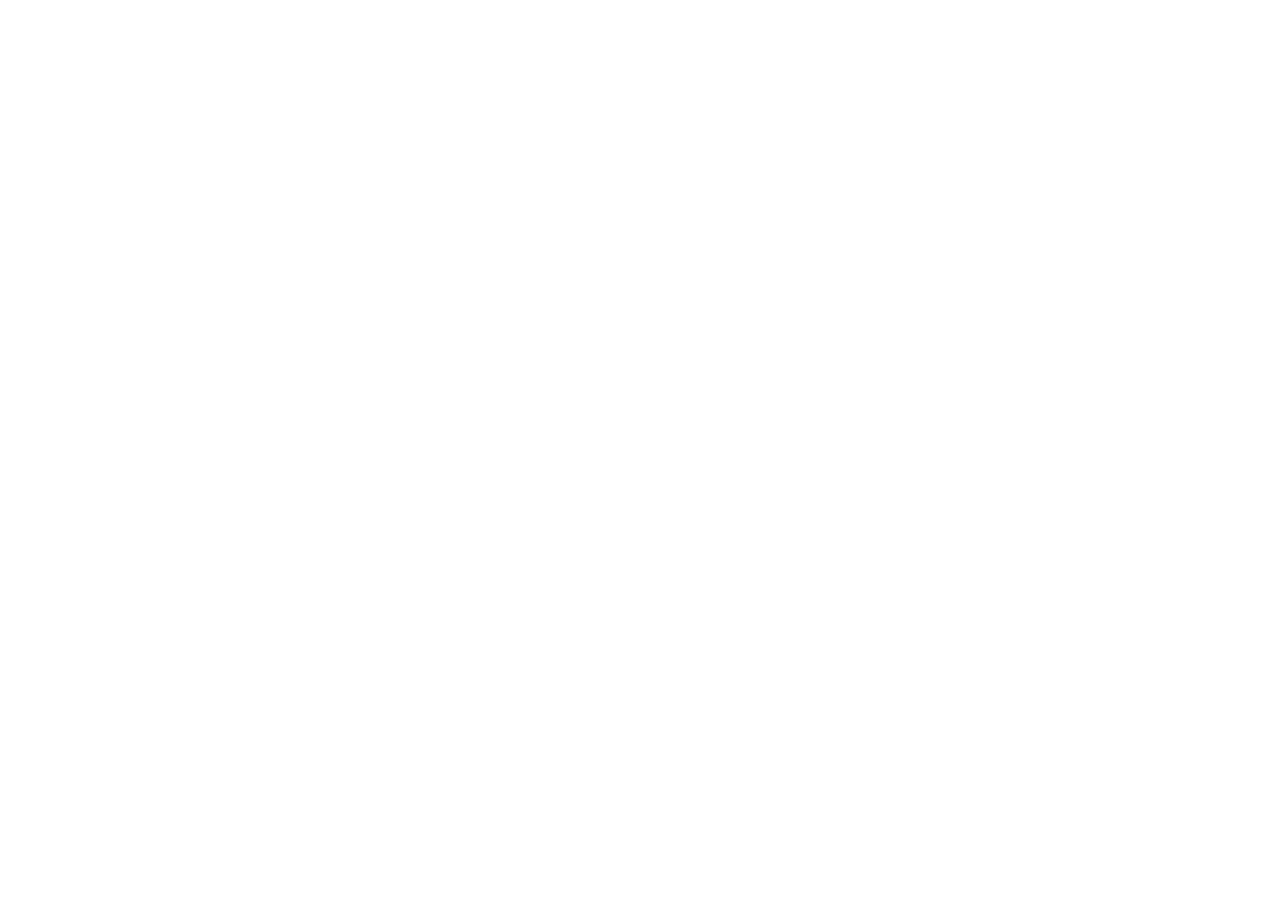
==== blog.html @ b90f18b4 "Initial commit. Created all HTML files with semantic elements and all css files." ====
<!DOCTYPE html>
<html lang="en">
<!--Start of Head-->
<head>
  <meta charset=utf-8>
  <meta name="viewport" content="width=device-width, initial-scale=1.0">
  <title>Slav Borowski</title>  
  <link rel="stylesheet" href="./style.css">
</head>
<!--End of Head-->

<!--Start of Body-->
<body>

  <!--Start of Nav-->
  <nav>


  </nav>
  <!--End of Nav-->

  <!--Start of Aside-->
  <!--This is the card containing portrait and small media links-->
  <aside>

  </aside>
  <!--End of Aside-->

  <!--Start of Main-->
  <main>
    <h1></h1>

    <article></article>

    <article></article>

    <article></article>

    <article></article>

    <article></article>
    
  </main>
  <!--End of Main-->

</body>
<!--End of Body-->

<!--Start of Footer-->
<footer>




</footer>
<!--End of Footer-->


</html>
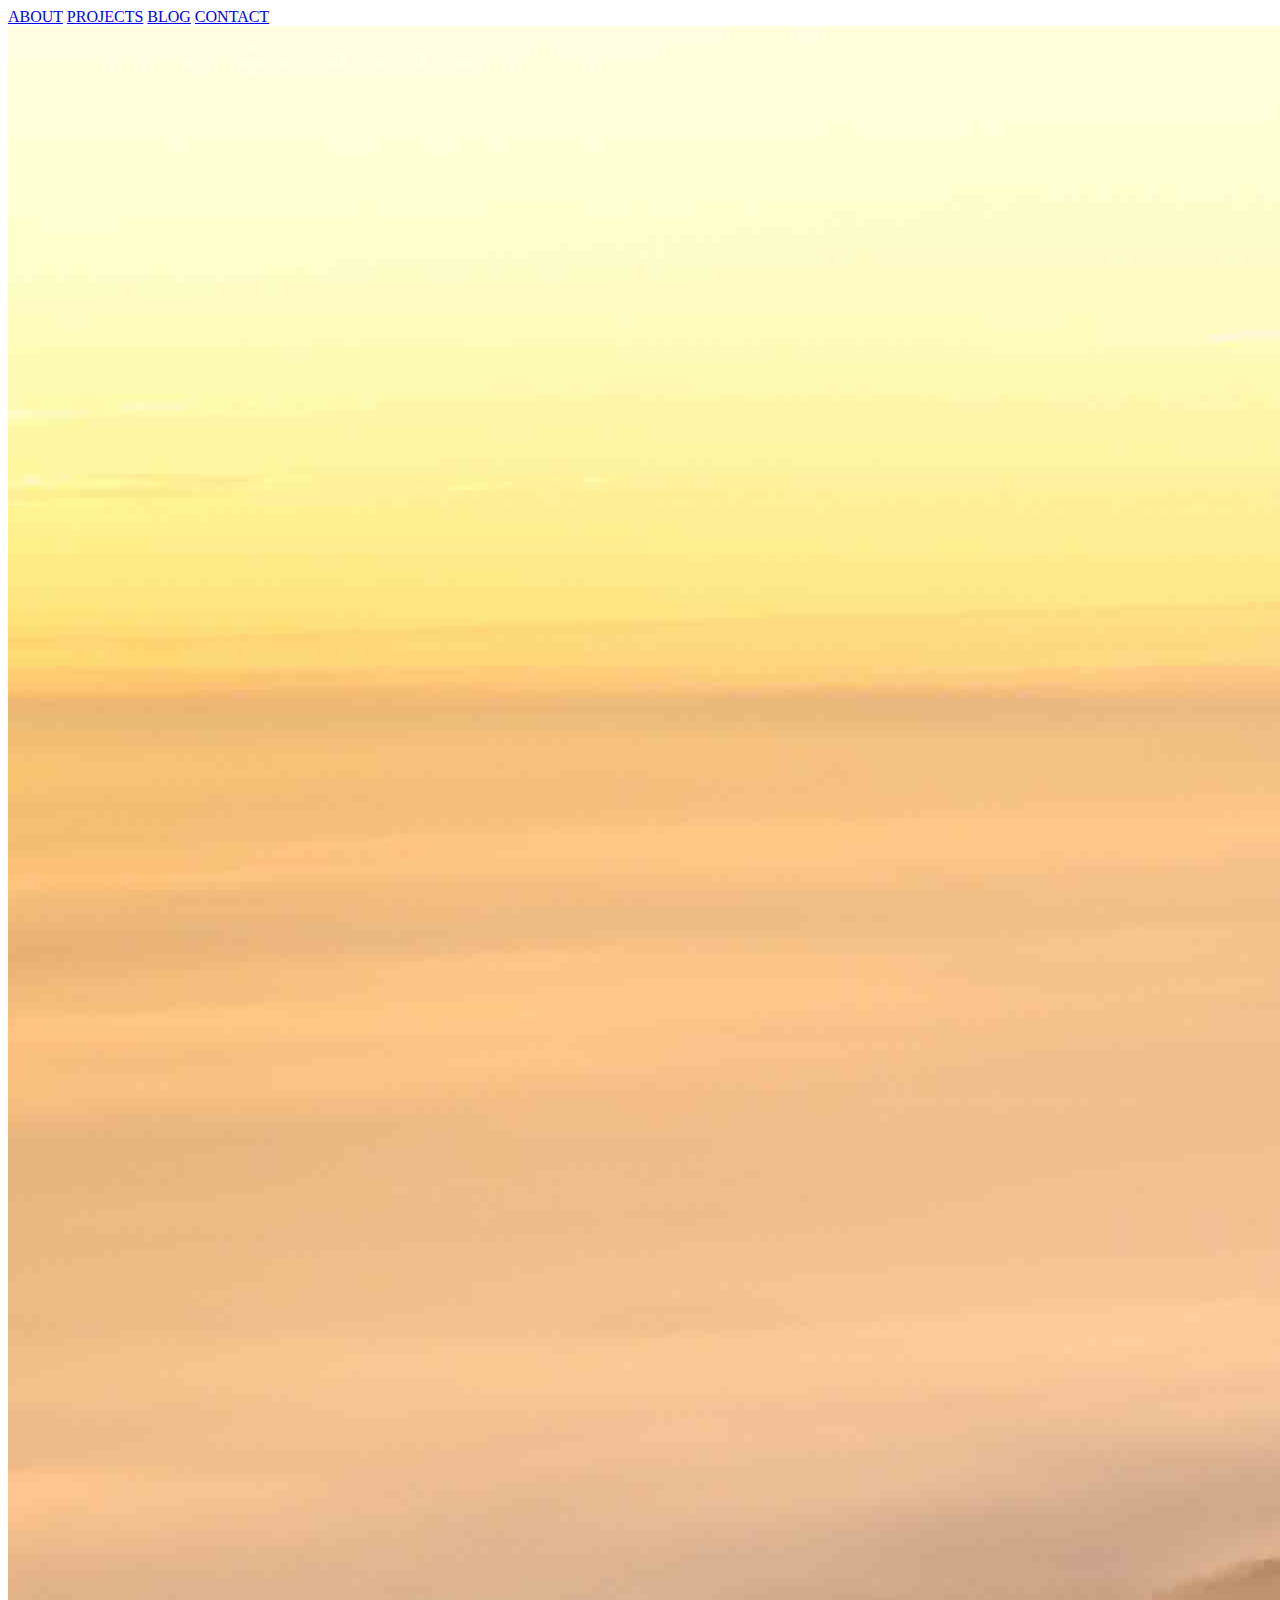
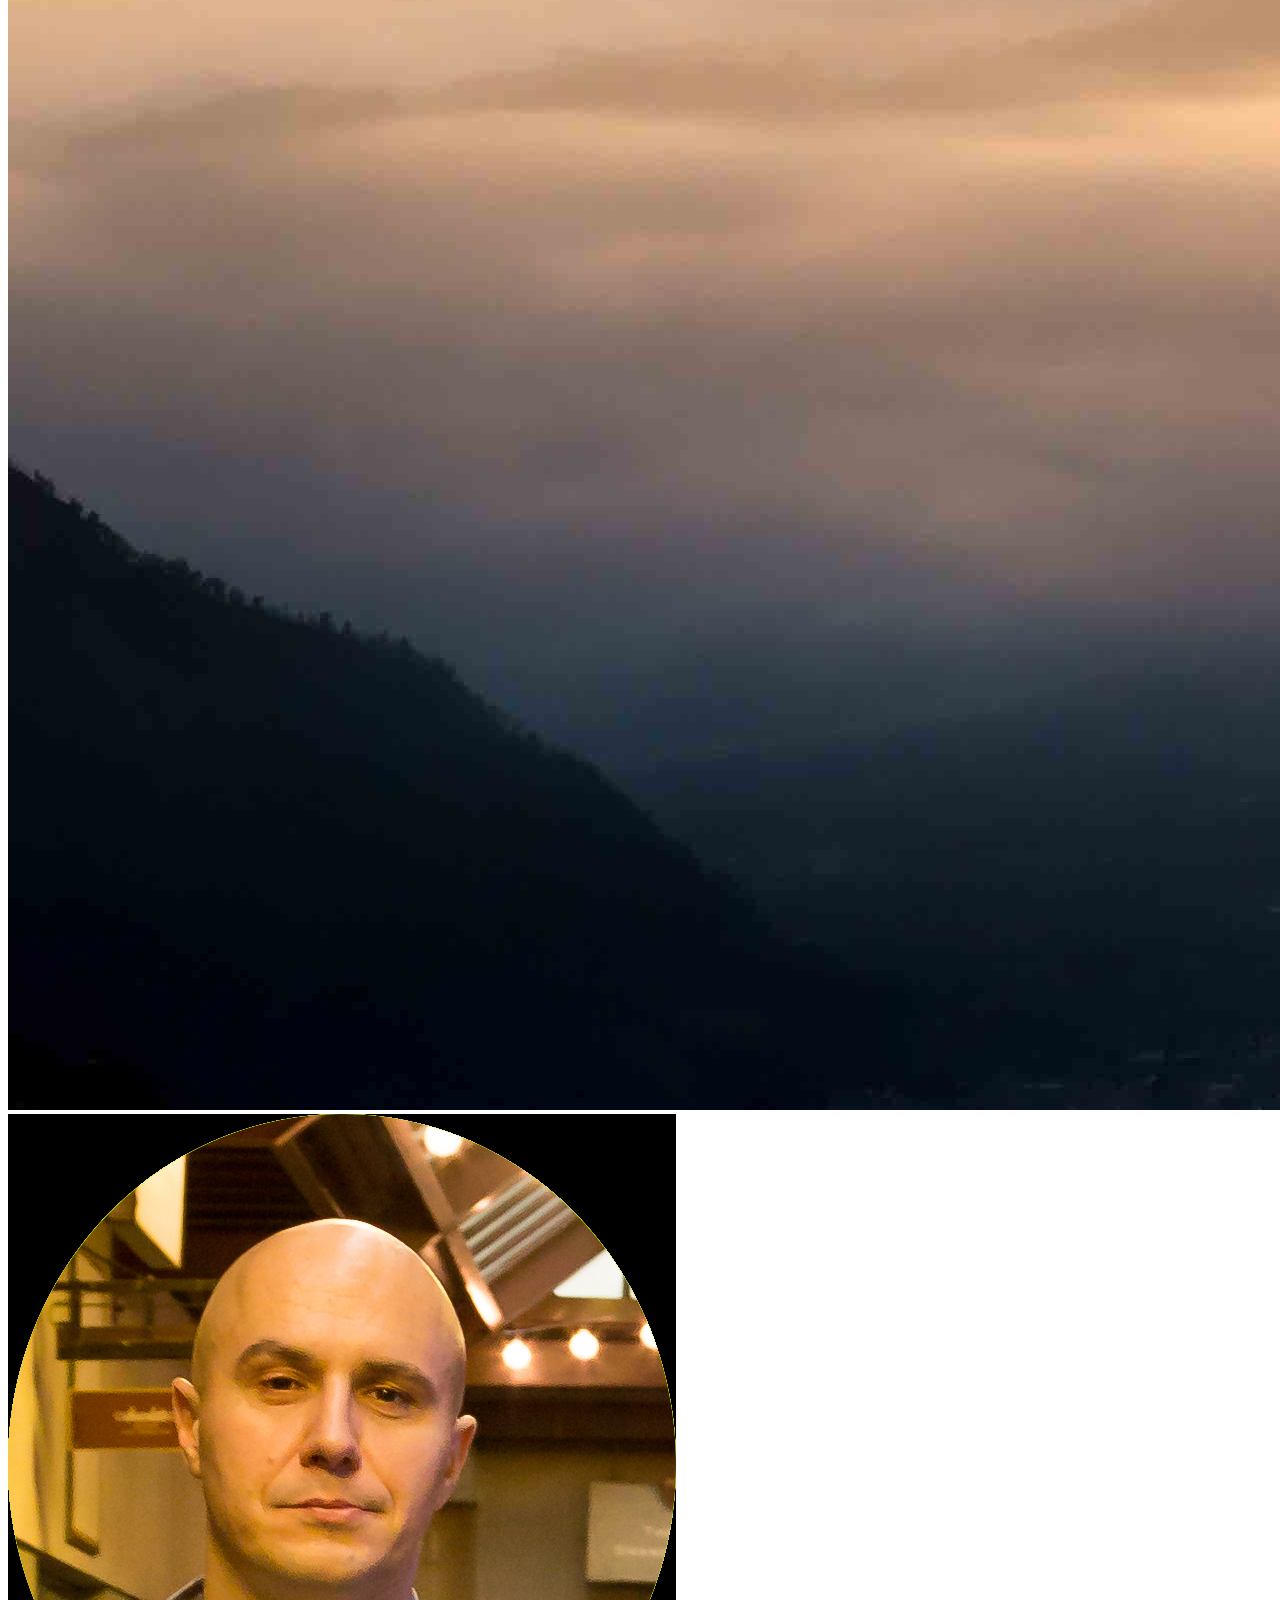
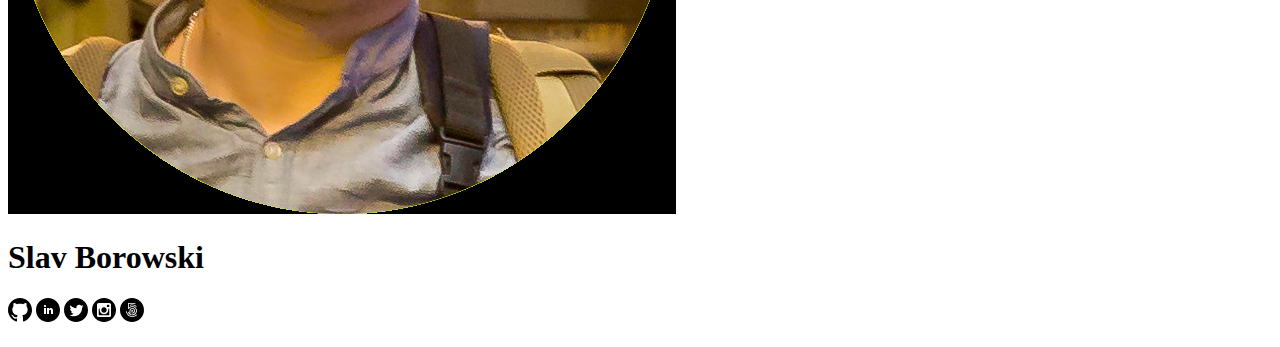
==== commit 3099aa97: "Added images, social media links and icons." ====
--- a/blog.html
+++ b/blog.html
@@ -14,7 +14,11 @@
 
   <!--Start of Nav-->
   <nav>
-
+    
+    <a href="./index.html">ABOUT</a>
+    <a href="./projects.html">PROJECTS</a>
+    <a href="./blog.html">BLOG</a>
+    <a href="./contact.html">CONTACT</a>
 
   </nav>
   <!--End of Nav-->
@@ -22,6 +26,24 @@
   <!--Start of Aside-->
   <!--This is the card containing portrait and small media links-->
   <aside>
+
+     <!--Small inset landscape photo-->
+     <img src="images/small-background.jpg" alt="Sunrise at foggy Bromo valley.">
+     <!--Portrait of me-->
+     <img src="images/profile.jpg" alt="Portrait of me.">
+ 
+     <h1>Slav Borowski</h1>
+ 
+     <!--Social media icons below portrait-->
+     <nav>
+ 
+       <a href="https://github.com/SlavBorowski"><img src="./images/github.svg" alt="Github Logo"></a>
+       <a href="https://au.linkedin.com/in/slawomir-borowski-44944176"><img src="./images/linkedin.svg" alt="LinkedIn Logo"></a>
+       <a href="https://twitter.com/SlavBorowski"><img src="./images/twitter.svg" alt="Twitter Logo"></a>
+       <a href="https://www.instagram.com/slavborowski"><img src="./images/instagram.svg" alt="Instagram Logo"></a>
+       <a href="https://500px.com/p/slavborowski?view=photos"><img src="./images/500px.svg" alt="500px Logo"></a>
+ 
+     </nav>
 
   </aside>
   <!--End of Aside-->
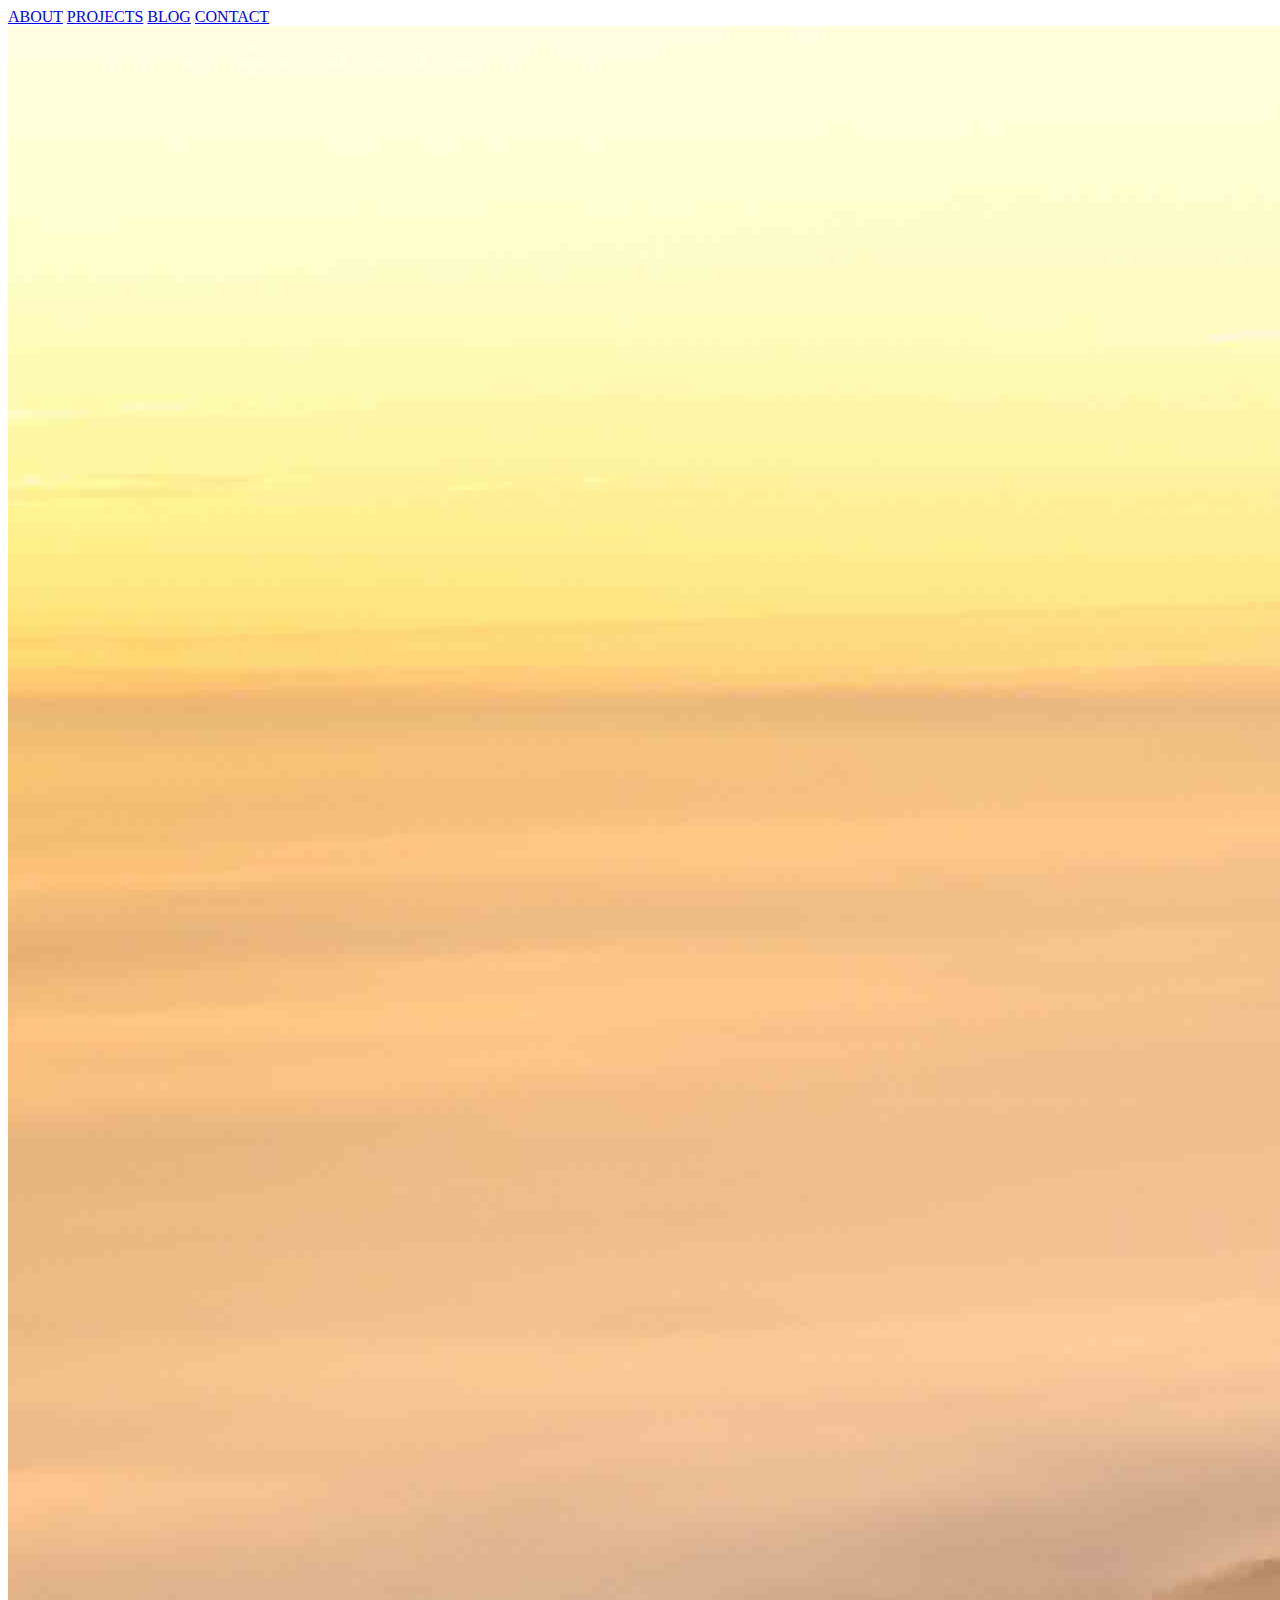
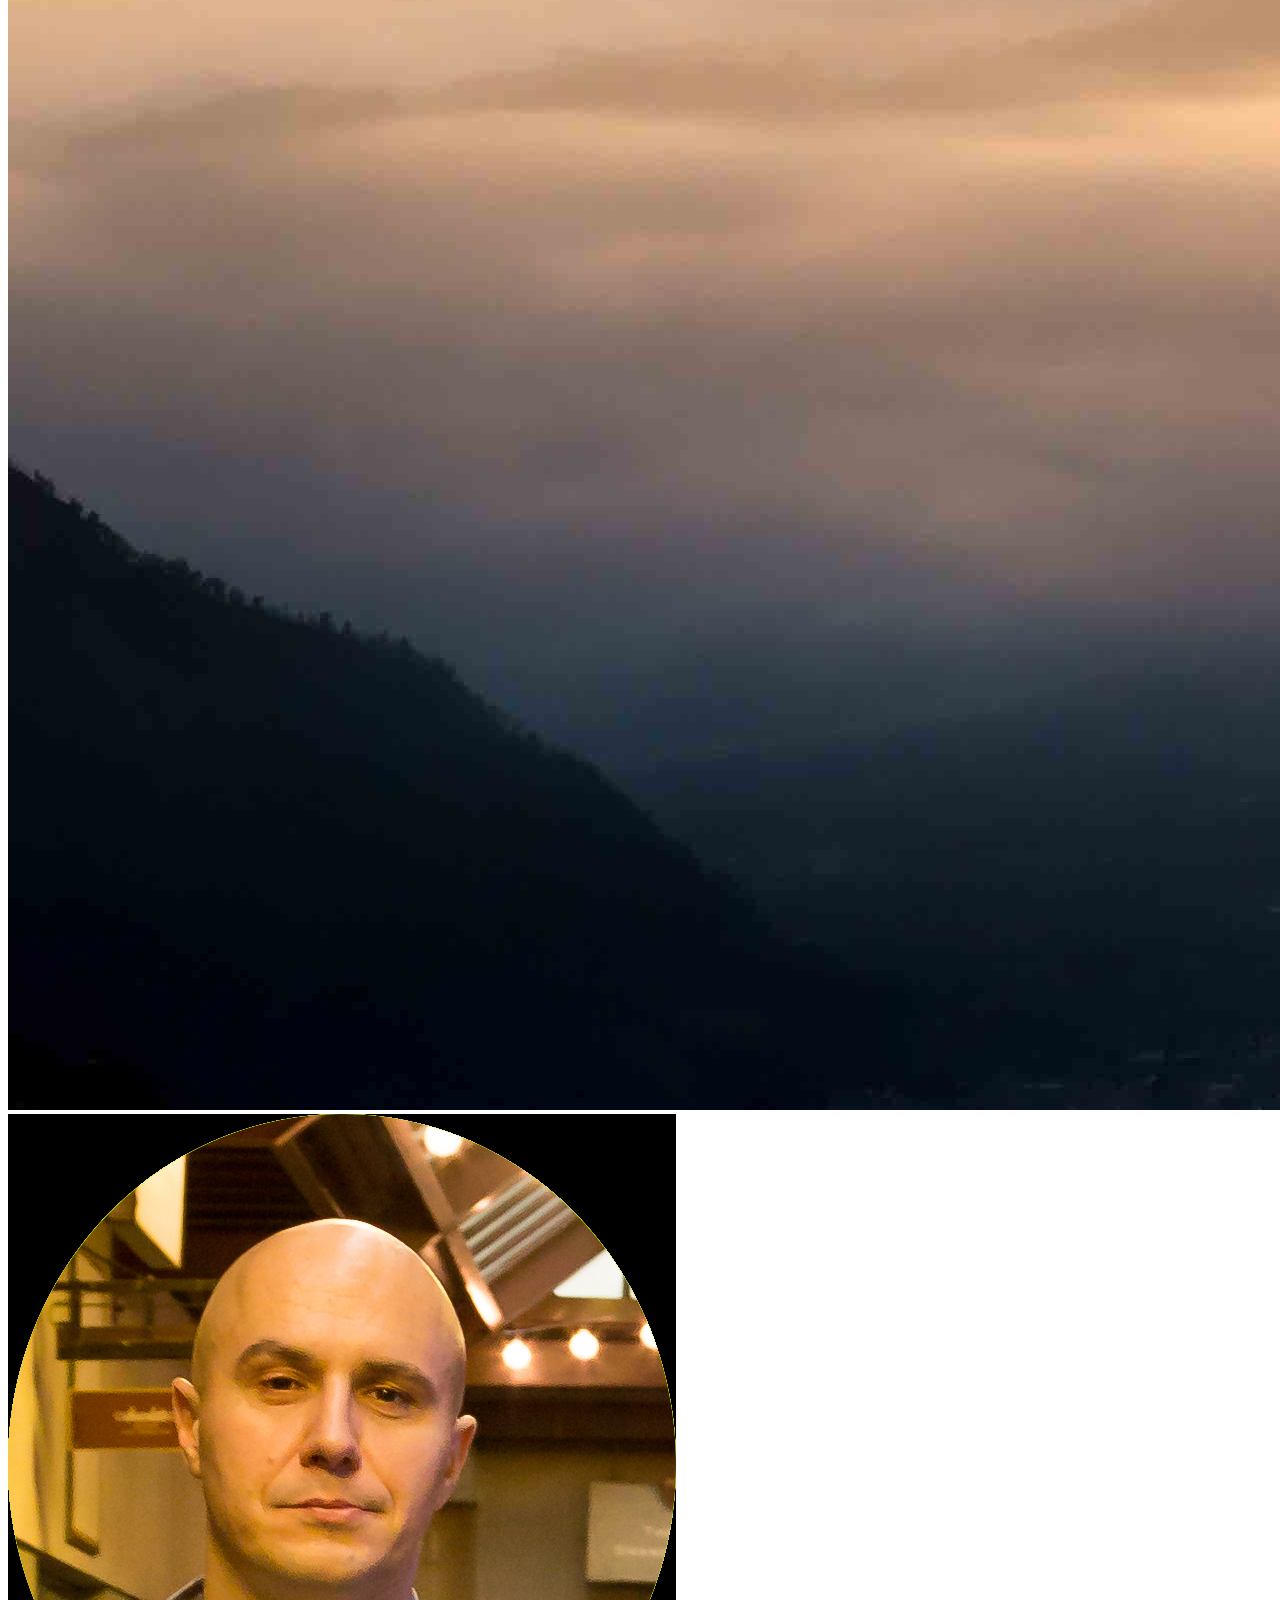
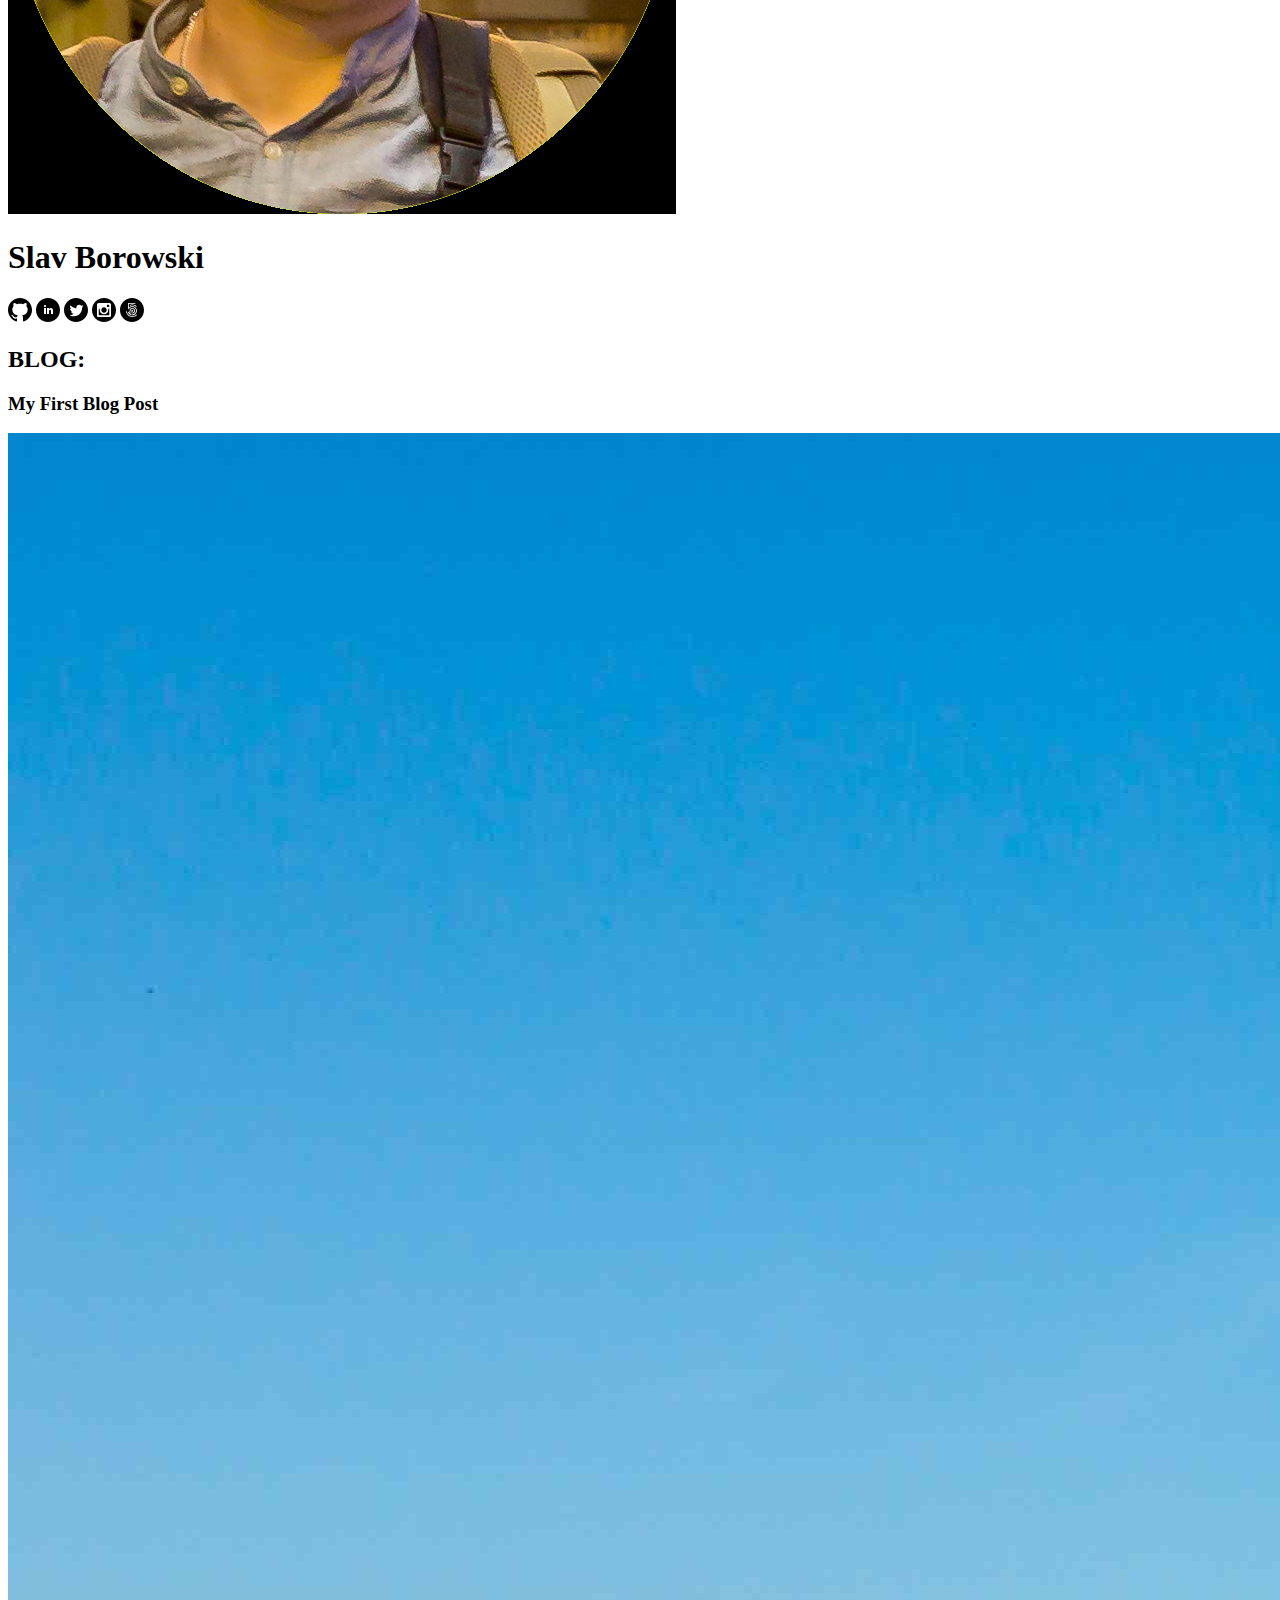
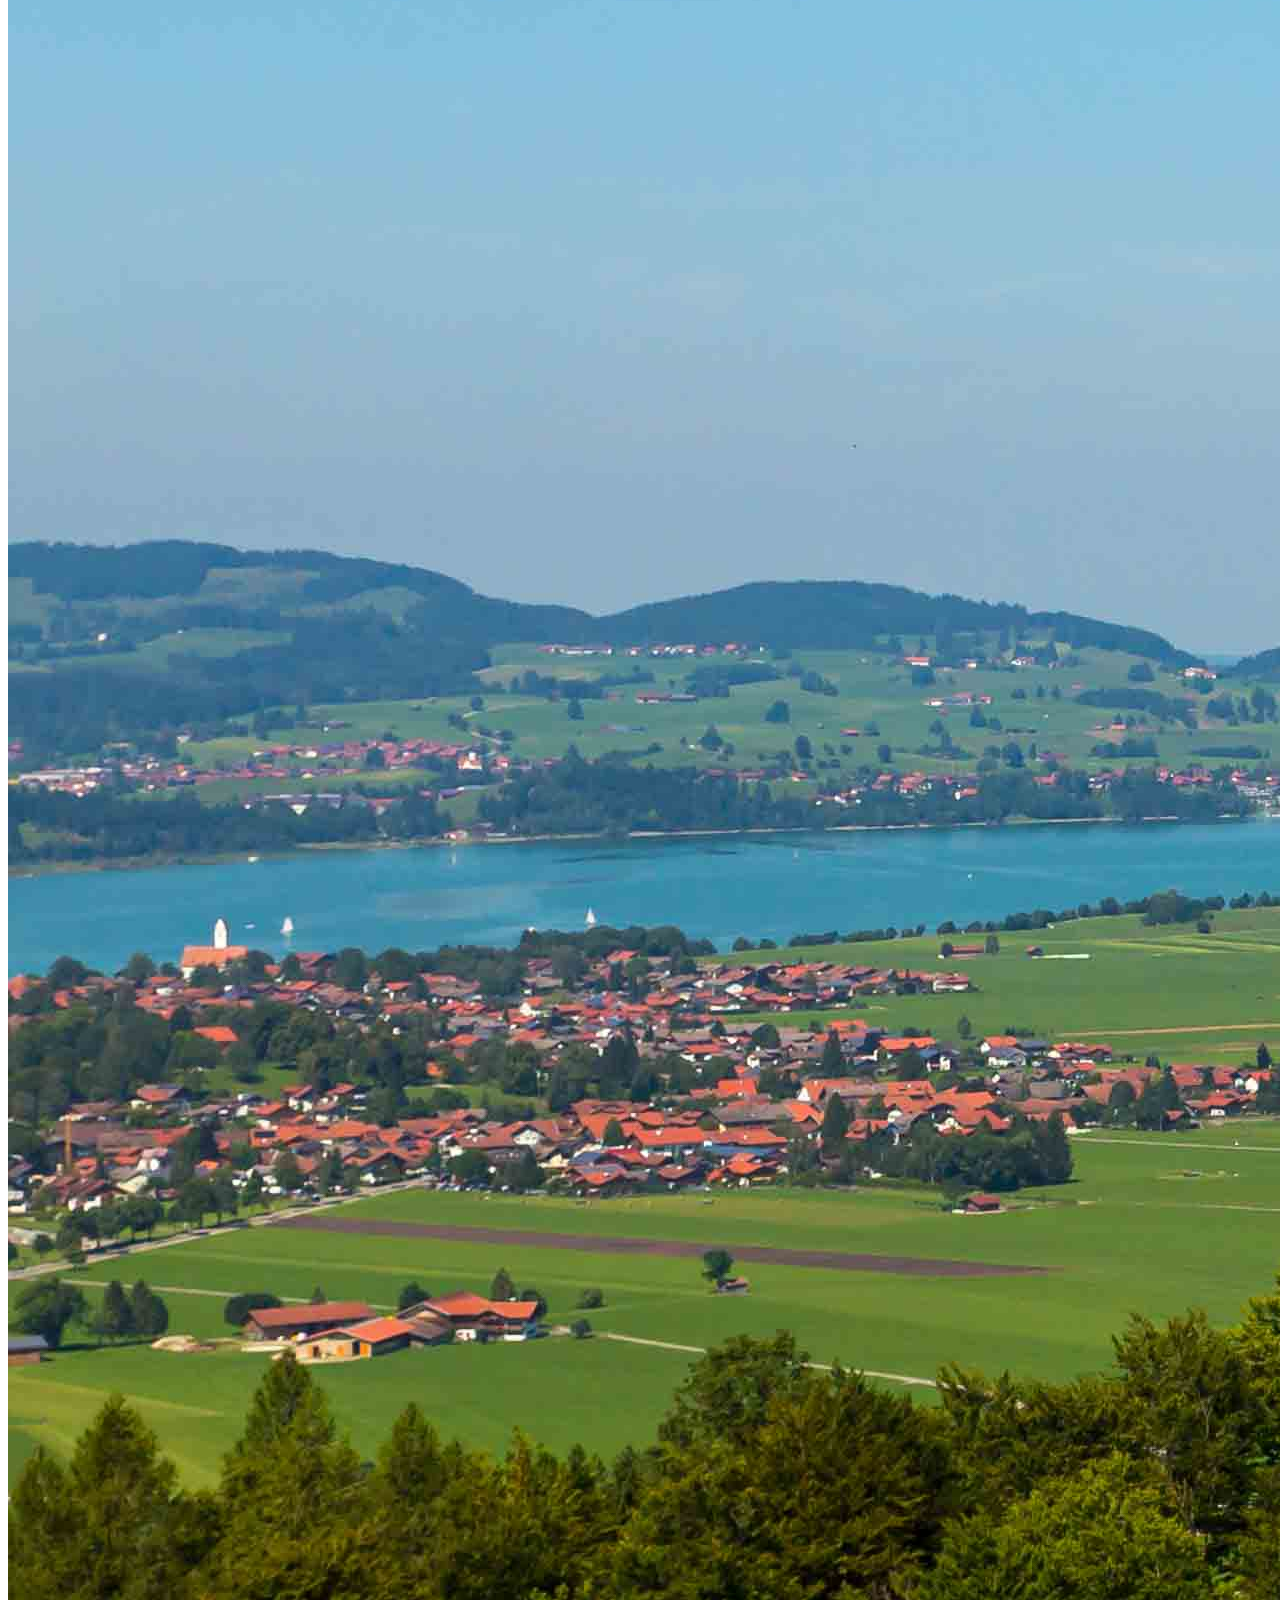
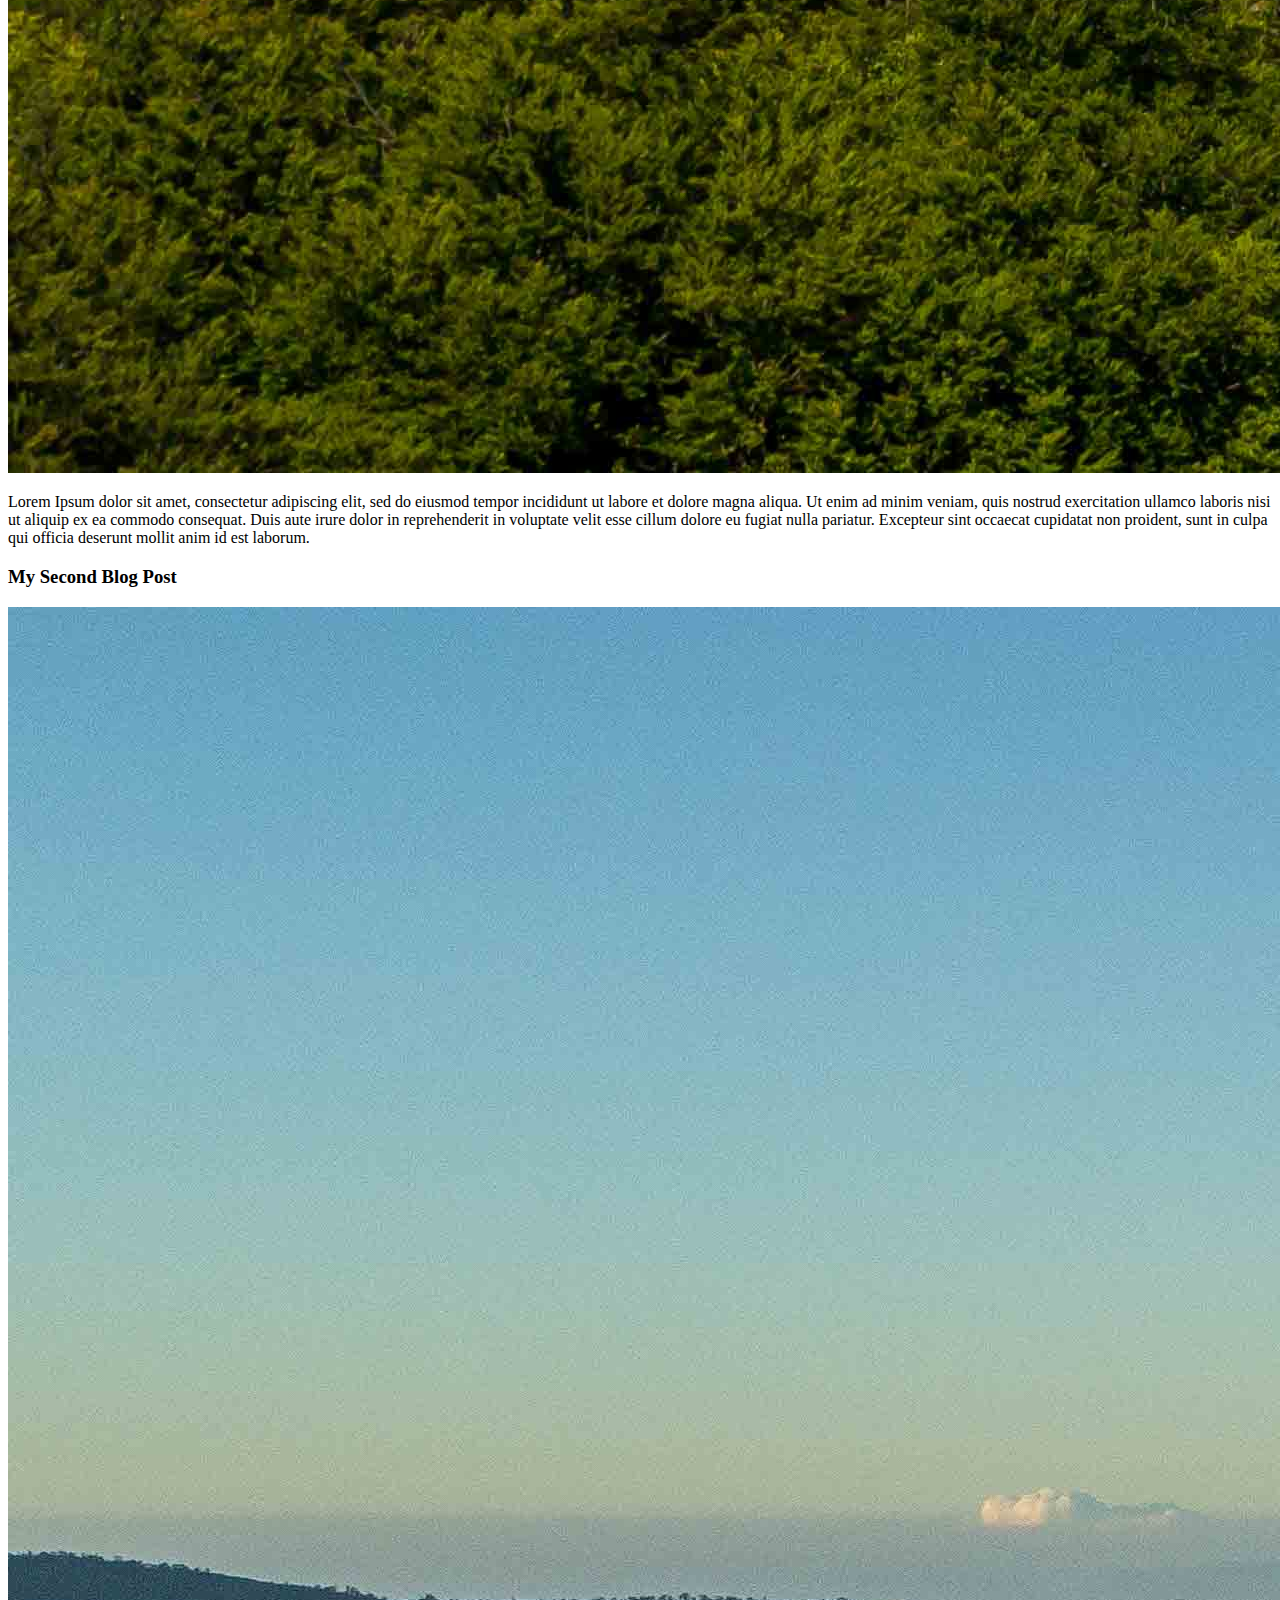
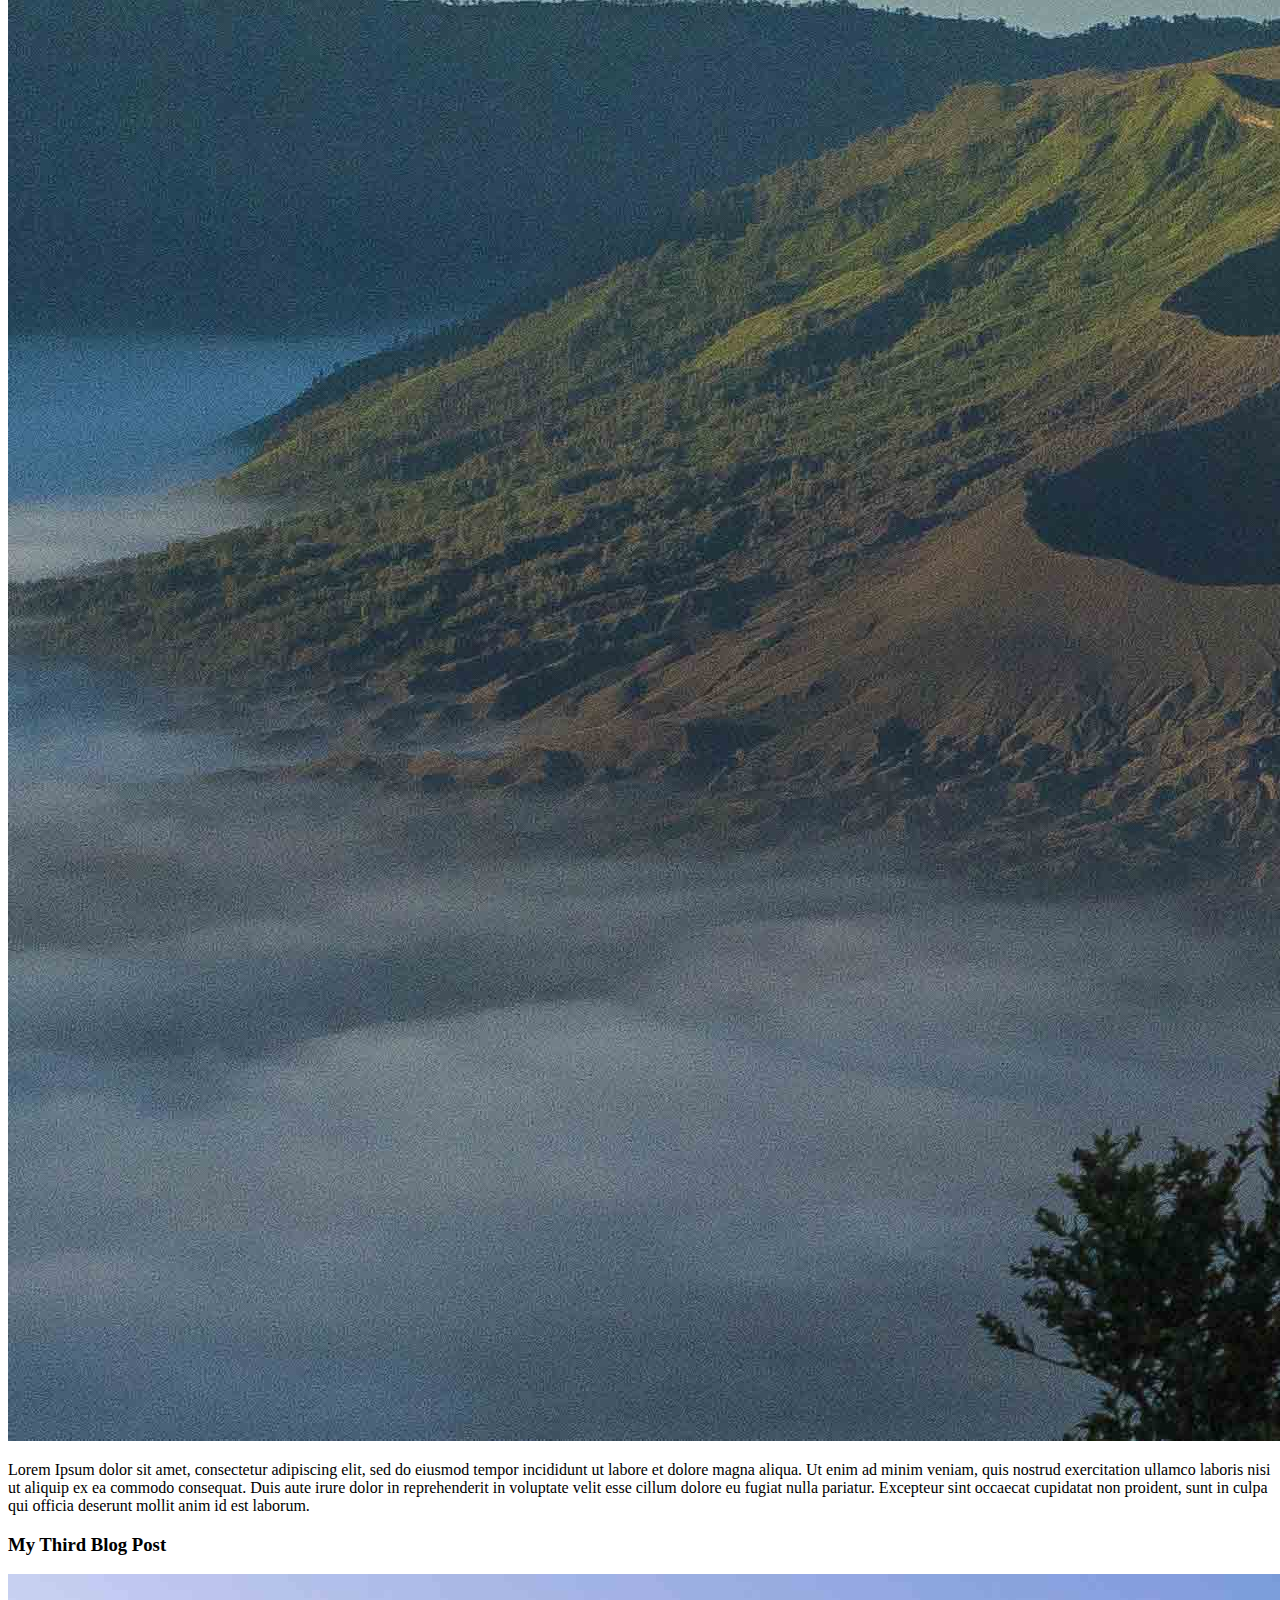
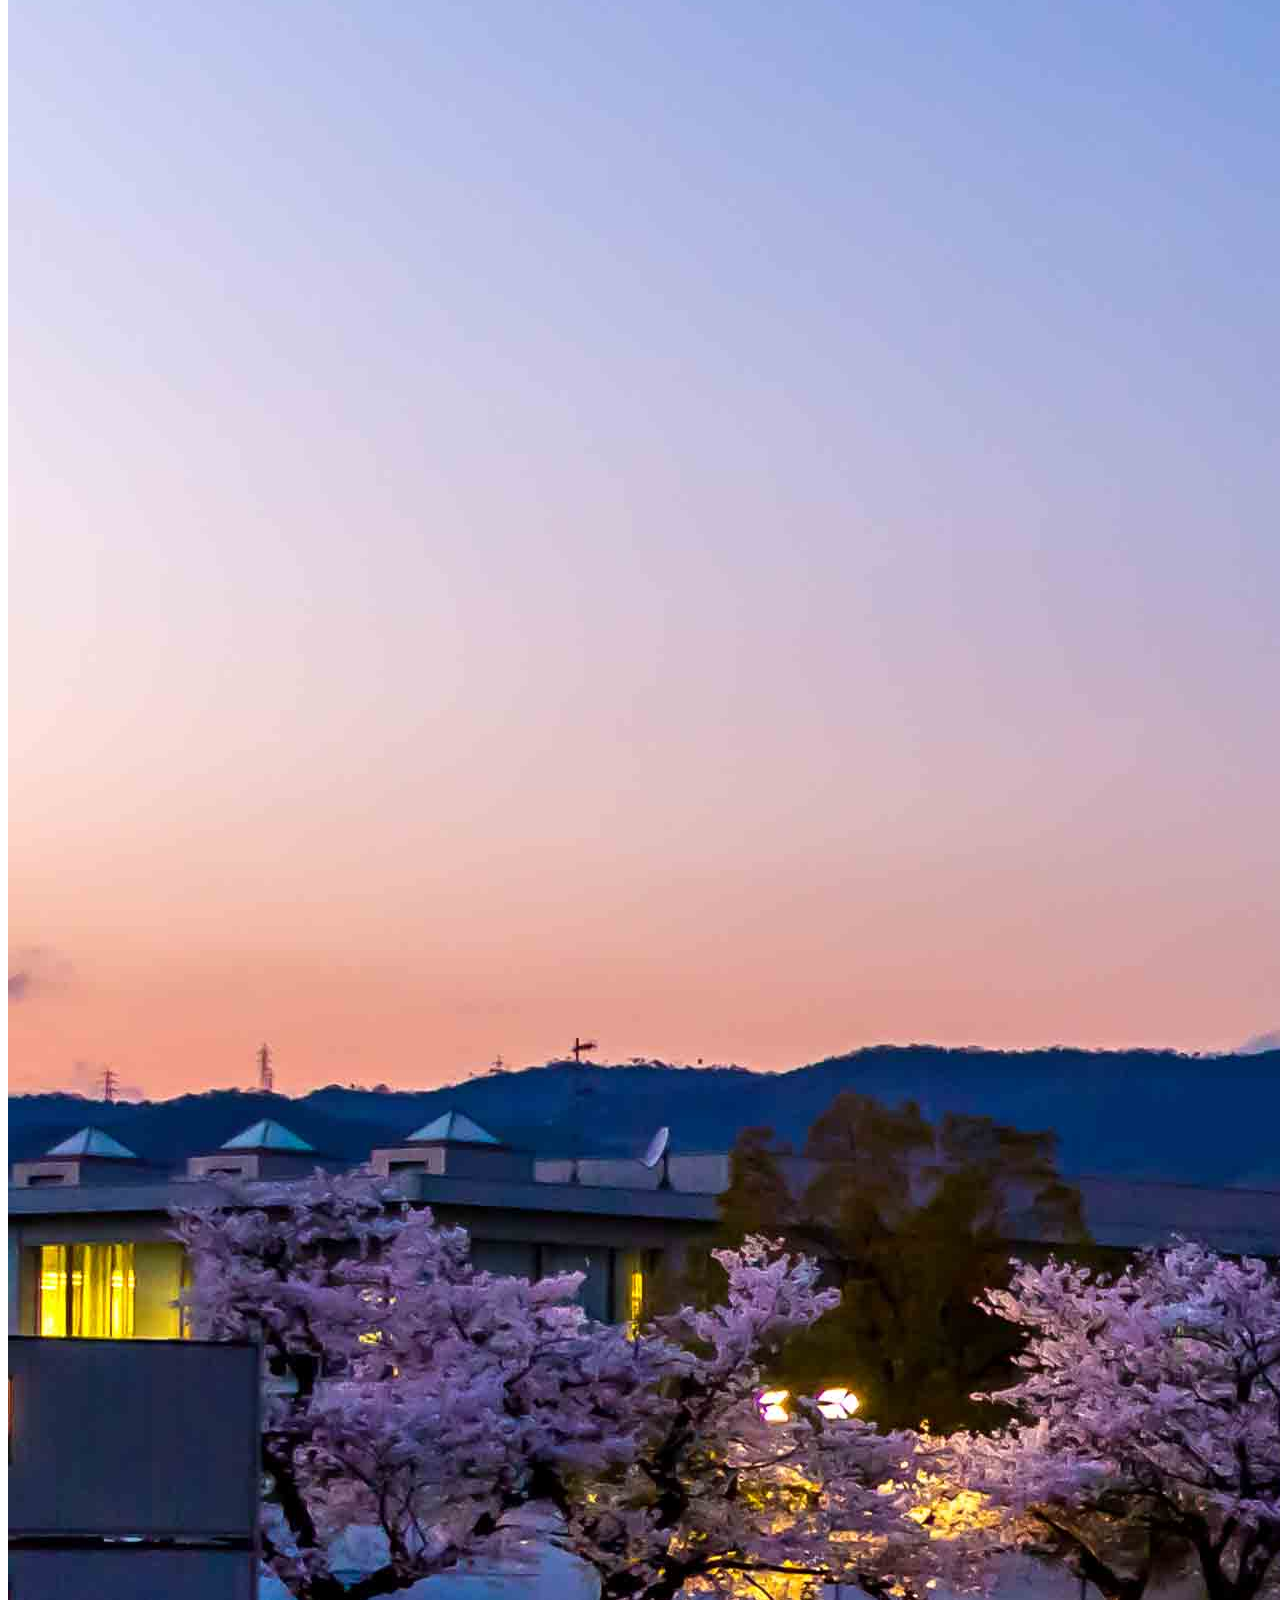
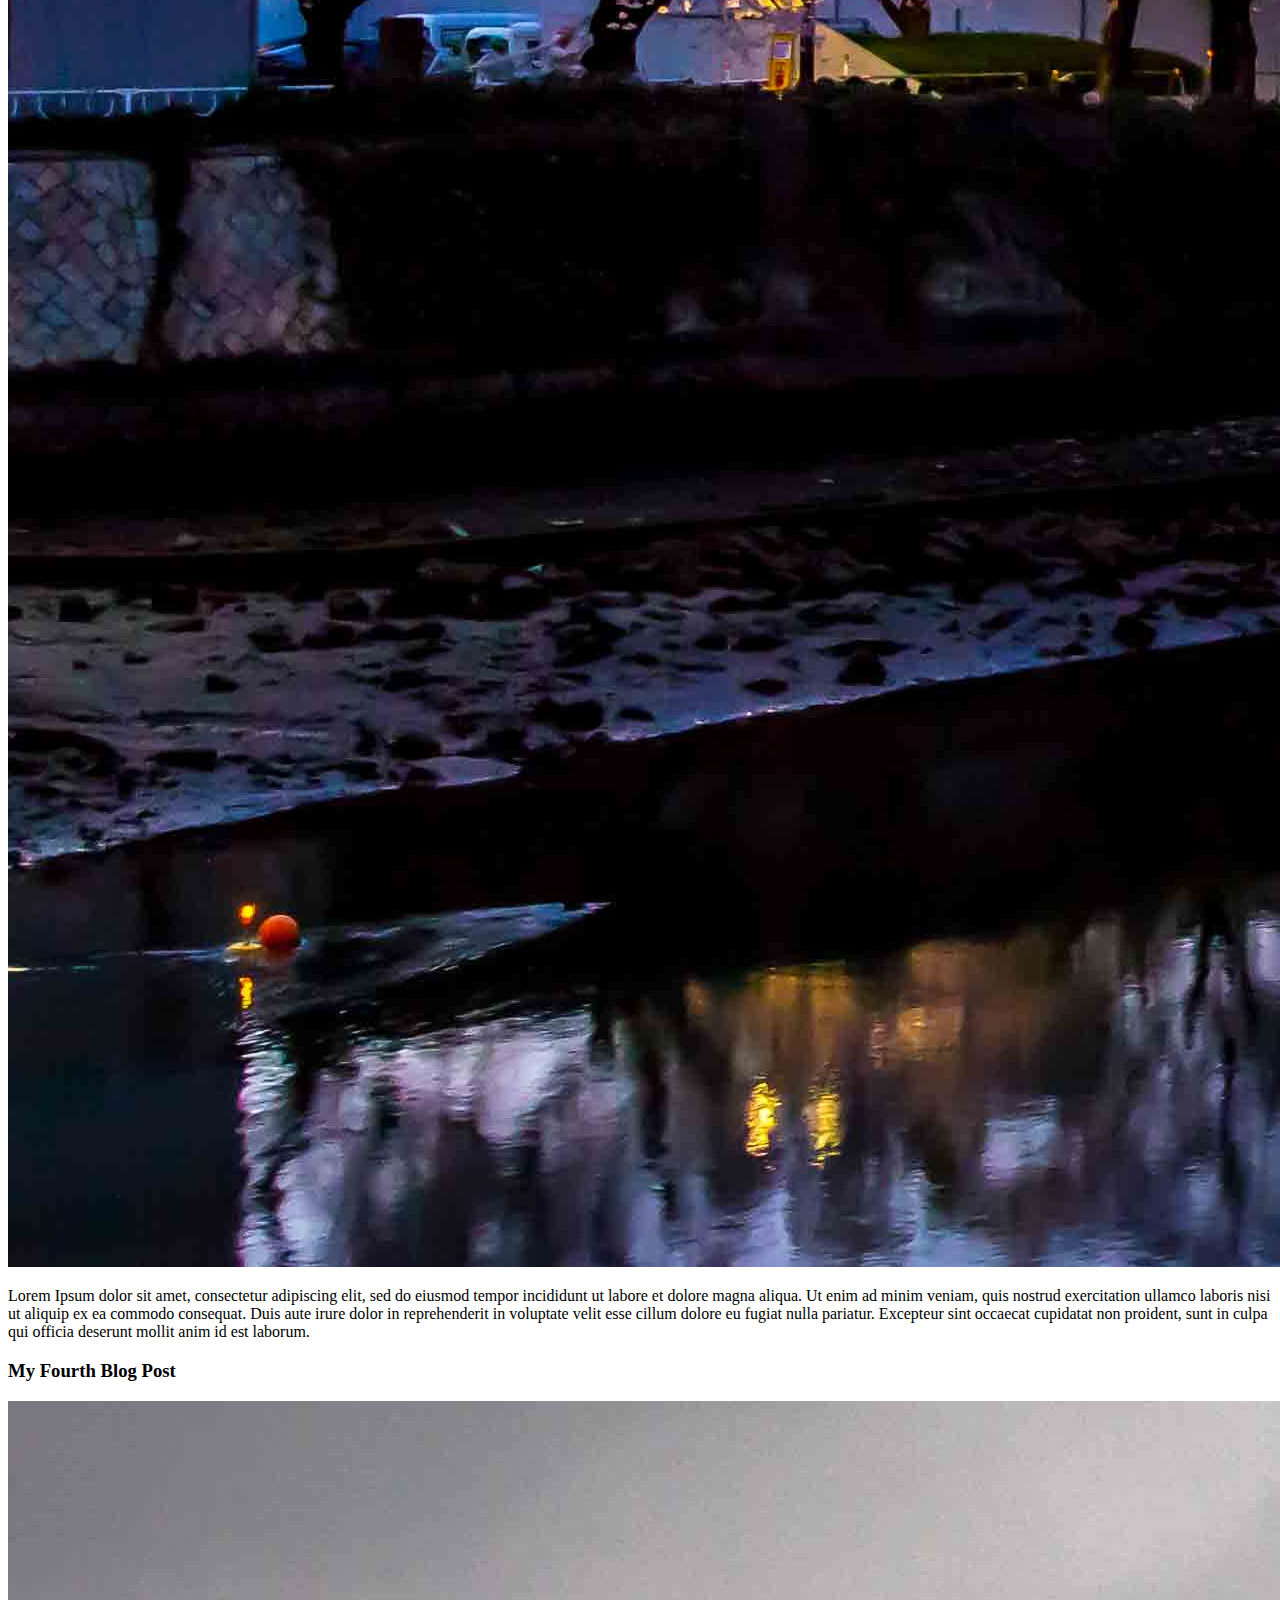
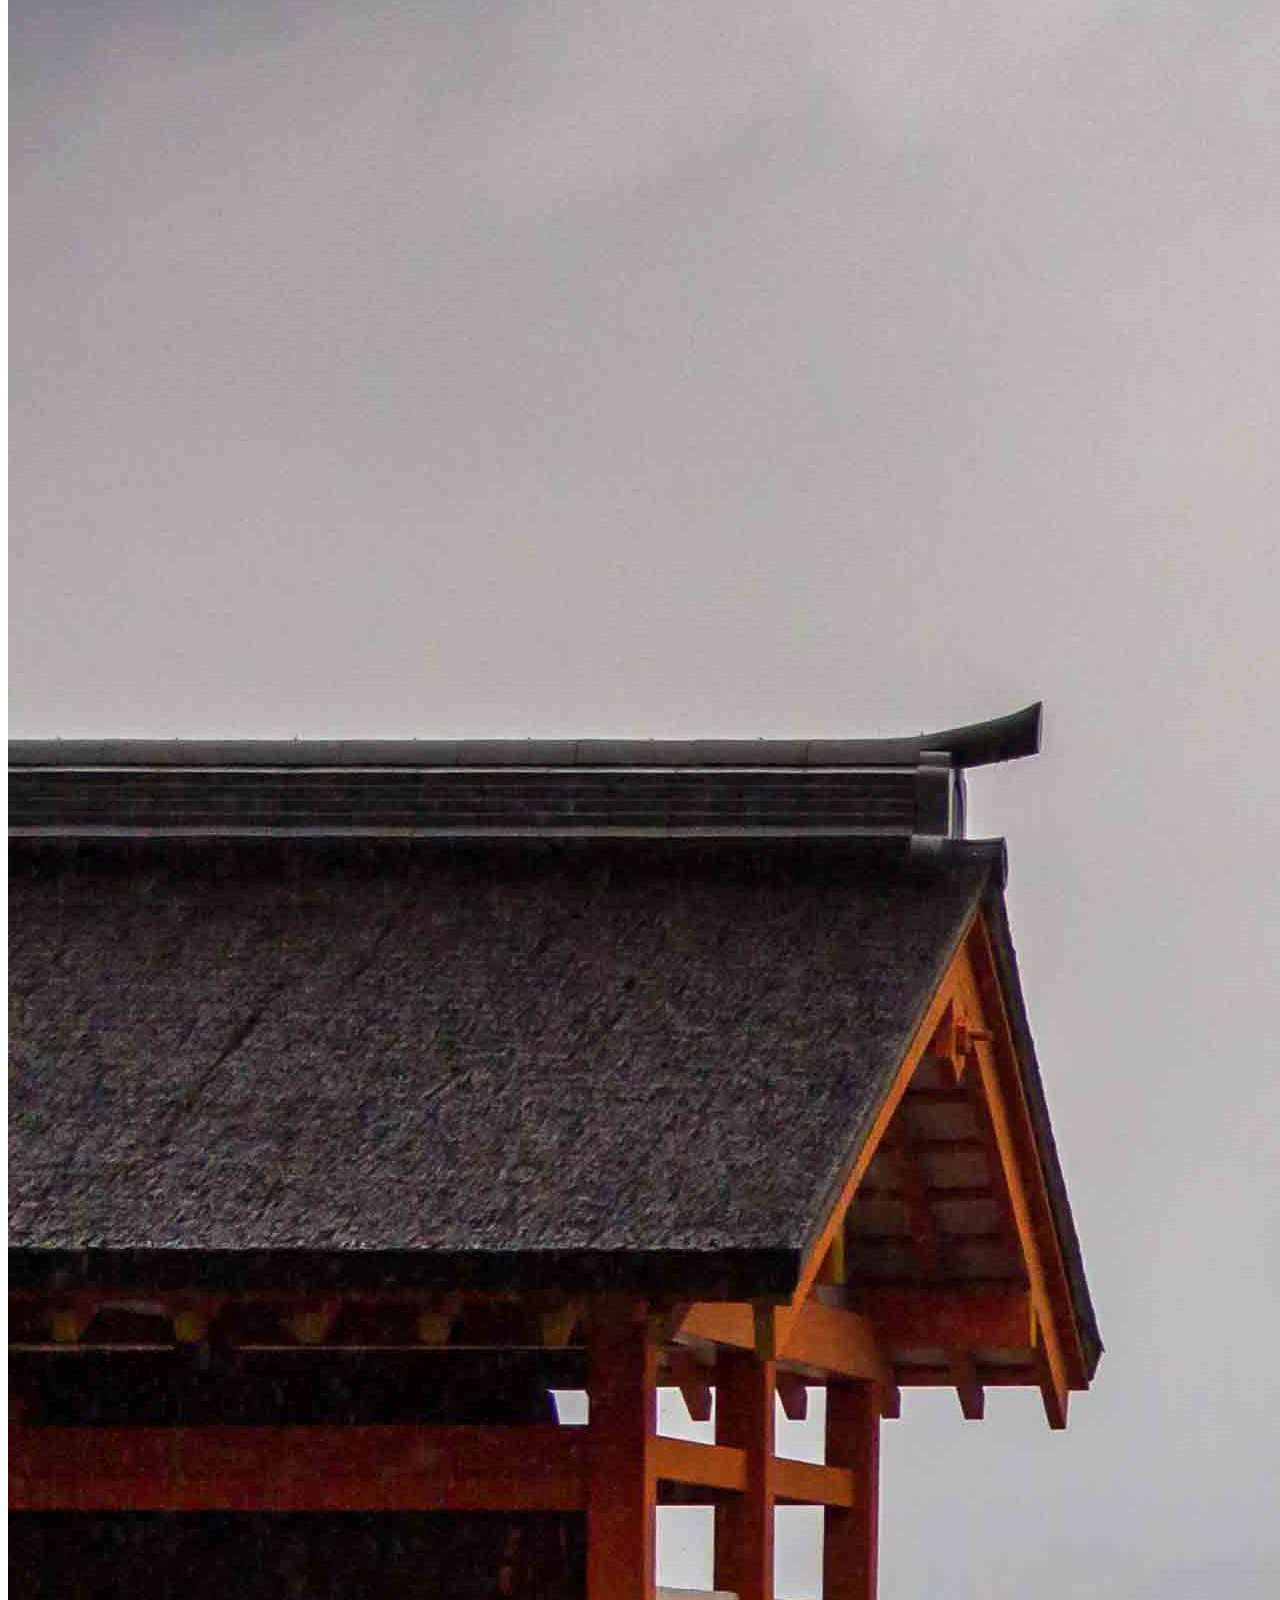
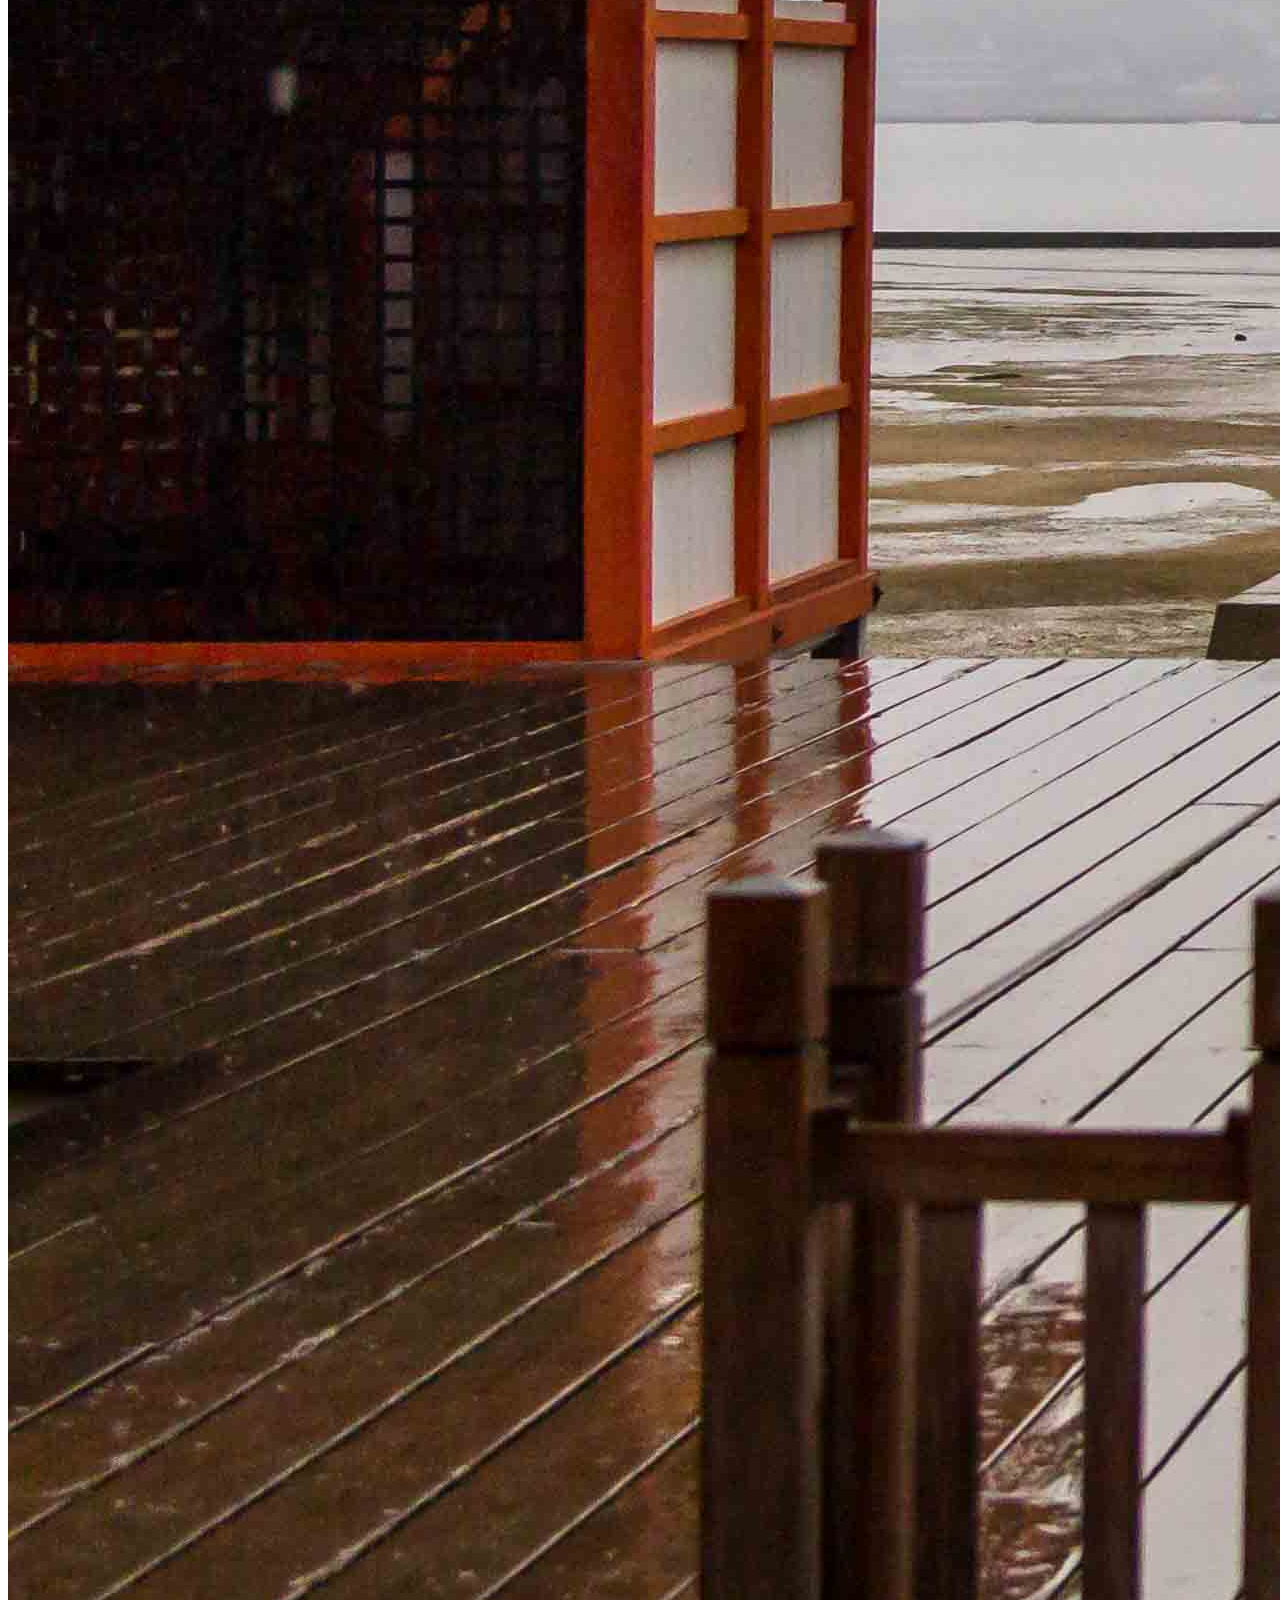
==== commit ce5e5748: "Completed content for index.html, proejcts.html and blog.html." ====
--- a/blog.html
+++ b/blog.html
@@ -50,18 +50,78 @@
 
   <!--Start of Main-->
   <main>
-    <h1></h1>
+    <h2>BLOG:</h2>
 
-    <article></article>
+    <article>
+      <h3>My First Blog Post</h3>
 
-    <article></article>
+      <img src="./images/blog-images/NB8A3285.jpg" alt="Neuschwanstein castle in summer.">
 
-    <article></article>
+      <p>
+        Lorem Ipsum dolor sit amet, consectetur adipiscing elit, sed do eiusmod tempor incididunt ut labore et dolore magna aliqua. 
+        Ut enim ad minim veniam, quis nostrud exercitation ullamco laboris nisi ut aliquip ex ea commodo consequat. Duis aute irure 
+        dolor in reprehenderit in voluptate velit esse cillum dolore eu fugiat nulla pariatur. Excepteur sint occaecat cupidatat 
+        non proident, sunt in culpa qui officia deserunt mollit anim id est laborum.
+      </p>
 
-    <article></article>
+    </article>
 
-    <article></article>
-    
+    <article>
+      <h3>My Second Blog Post</h3>
+
+      <img src="./images/blog-images/IMG_1956.jpg" alt="Mt Bromo volcano.">
+
+      <p>
+        Lorem Ipsum dolor sit amet, consectetur adipiscing elit, sed do eiusmod tempor incididunt ut labore et dolore magna aliqua. 
+        Ut enim ad minim veniam, quis nostrud exercitation ullamco laboris nisi ut aliquip ex ea commodo consequat. Duis aute irure 
+        dolor in reprehenderit in voluptate velit esse cillum dolore eu fugiat nulla pariatur. Excepteur sint occaecat cupidatat 
+        non proident, sunt in culpa qui officia deserunt mollit anim id est laborum.
+      </p>
+
+    </article>
+
+    <article>
+      <h3>My Third Blog Post</h3>
+
+      <img src="./images/blog-images/IMG_8964.jpg" alt="Hiroshima at sunste during cherry blossom season.">
+
+      <p>
+        Lorem Ipsum dolor sit amet, consectetur adipiscing elit, sed do eiusmod tempor incididunt ut labore et dolore magna aliqua. 
+        Ut enim ad minim veniam, quis nostrud exercitation ullamco laboris nisi ut aliquip ex ea commodo consequat. Duis aute irure 
+        dolor in reprehenderit in voluptate velit esse cillum dolore eu fugiat nulla pariatur. Excepteur sint occaecat cupidatat 
+        non proident, sunt in culpa qui officia deserunt mollit anim id est laborum.
+      </p>
+
+    </article>
+
+    <article>
+      <h3>My Fourth Blog Post</h3>
+
+      <img src="./images/blog-images/IMG_9134.jpg" alt="Itsukushima shrine during a storm.">
+
+      <p>
+        Lorem Ipsum dolor sit amet, consectetur adipiscing elit, sed do eiusmod tempor incididunt ut labore et dolore magna aliqua. 
+        Ut enim ad minim veniam, quis nostrud exercitation ullamco laboris nisi ut aliquip ex ea commodo consequat. Duis aute irure 
+        dolor in reprehenderit in voluptate velit esse cillum dolore eu fugiat nulla pariatur. Excepteur sint occaecat cupidatat 
+        non proident, sunt in culpa qui officia deserunt mollit anim id est laborum.
+      </p>
+
+    </article>
+
+    <article>
+      <h3>My Fifth Blog Post</h3>
+
+      <img src="./images/blog-images/IMG_9754.jpg" alt="Sunrise at Karimunjawa Island.">
+
+      <p>
+        Lorem Ipsum dolor sit amet, consectetur adipiscing elit, sed do eiusmod tempor incididunt ut labore et dolore magna aliqua. 
+        Ut enim ad minim veniam, quis nostrud exercitation ullamco laboris nisi ut aliquip ex ea commodo consequat. Duis aute irure 
+        dolor in reprehenderit in voluptate velit esse cillum dolore eu fugiat nulla pariatur. Excepteur sint occaecat cupidatat 
+        non proident, sunt in culpa qui officia deserunt mollit anim id est laborum.
+      </p>
+
+    </article>
+   
   </main>
   <!--End of Main-->
 
@@ -70,10 +130,9 @@
 
 <!--Start of Footer-->
 <footer>
-
-
-
-
+  <p>
+    Copyright &copy 2020 Slav Borowski. All Rights Reserved.
+  </p>
 </footer>
 <!--End of Footer-->
 
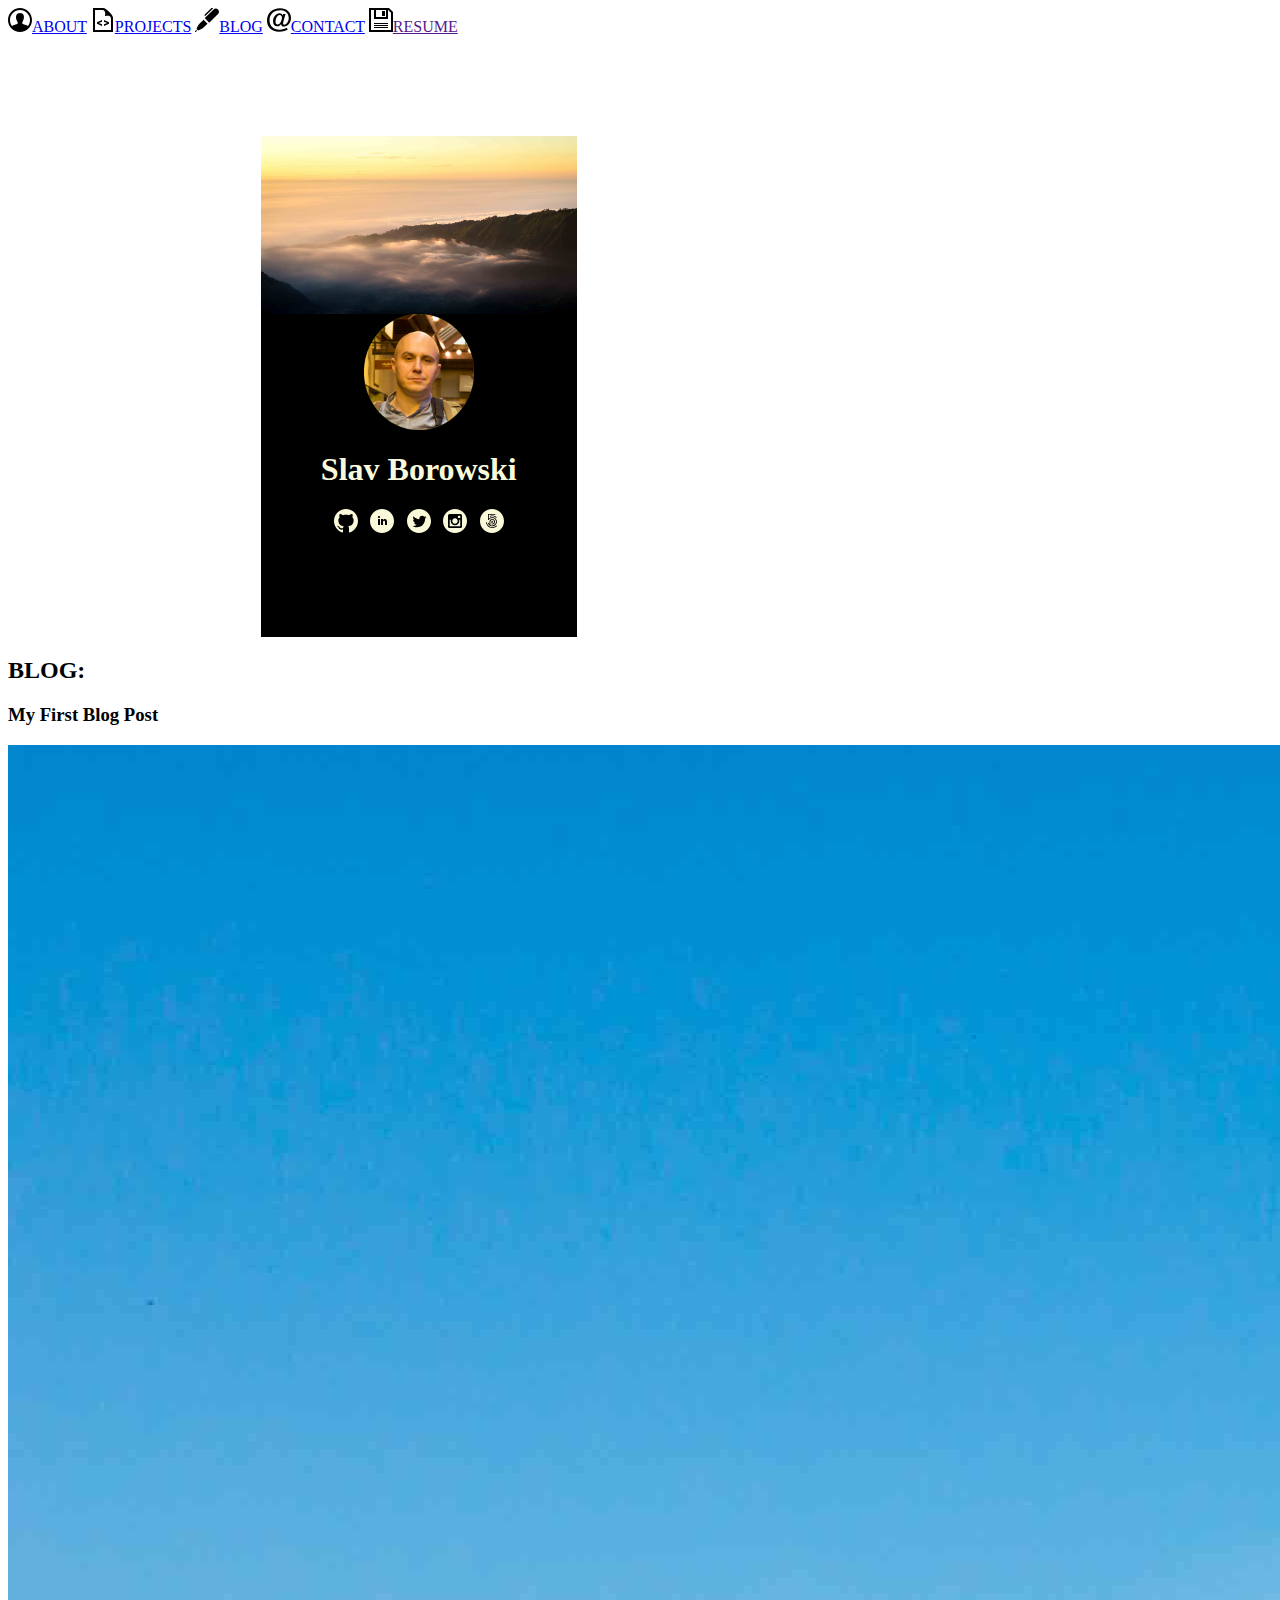
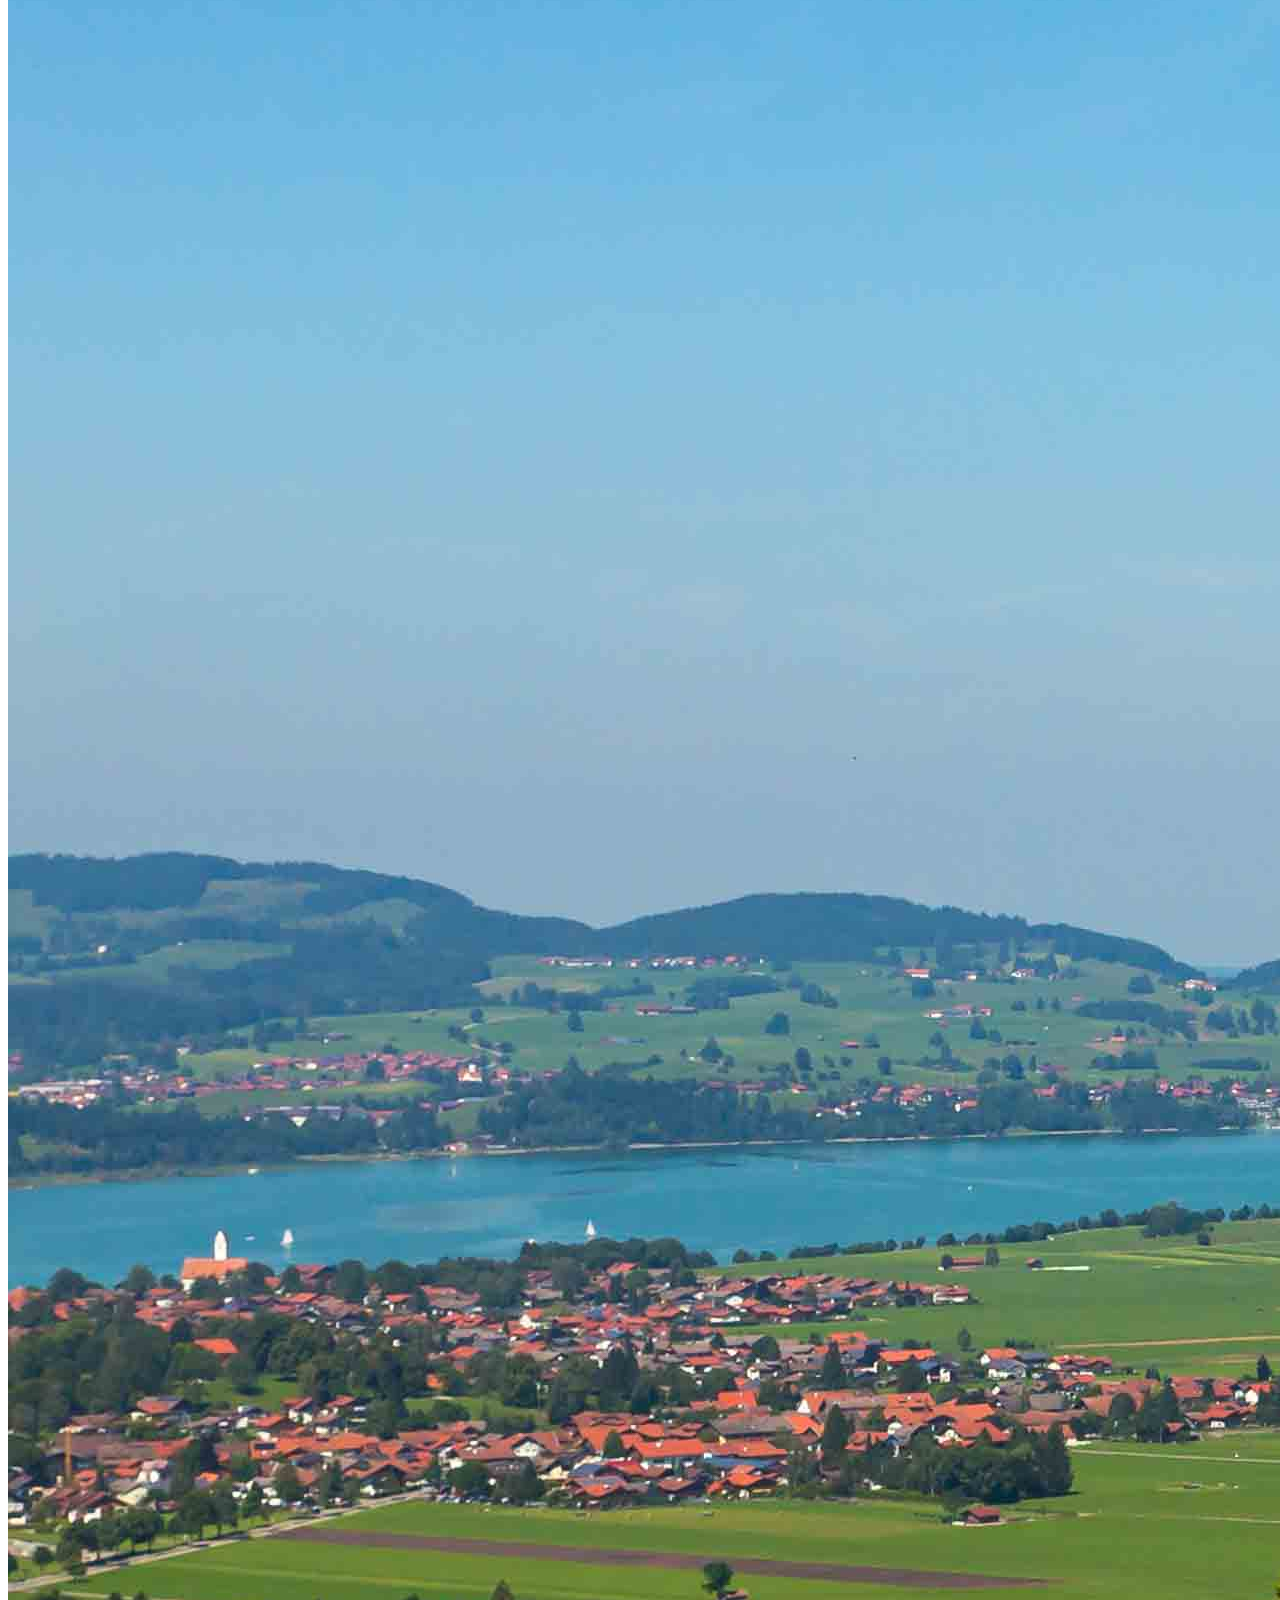
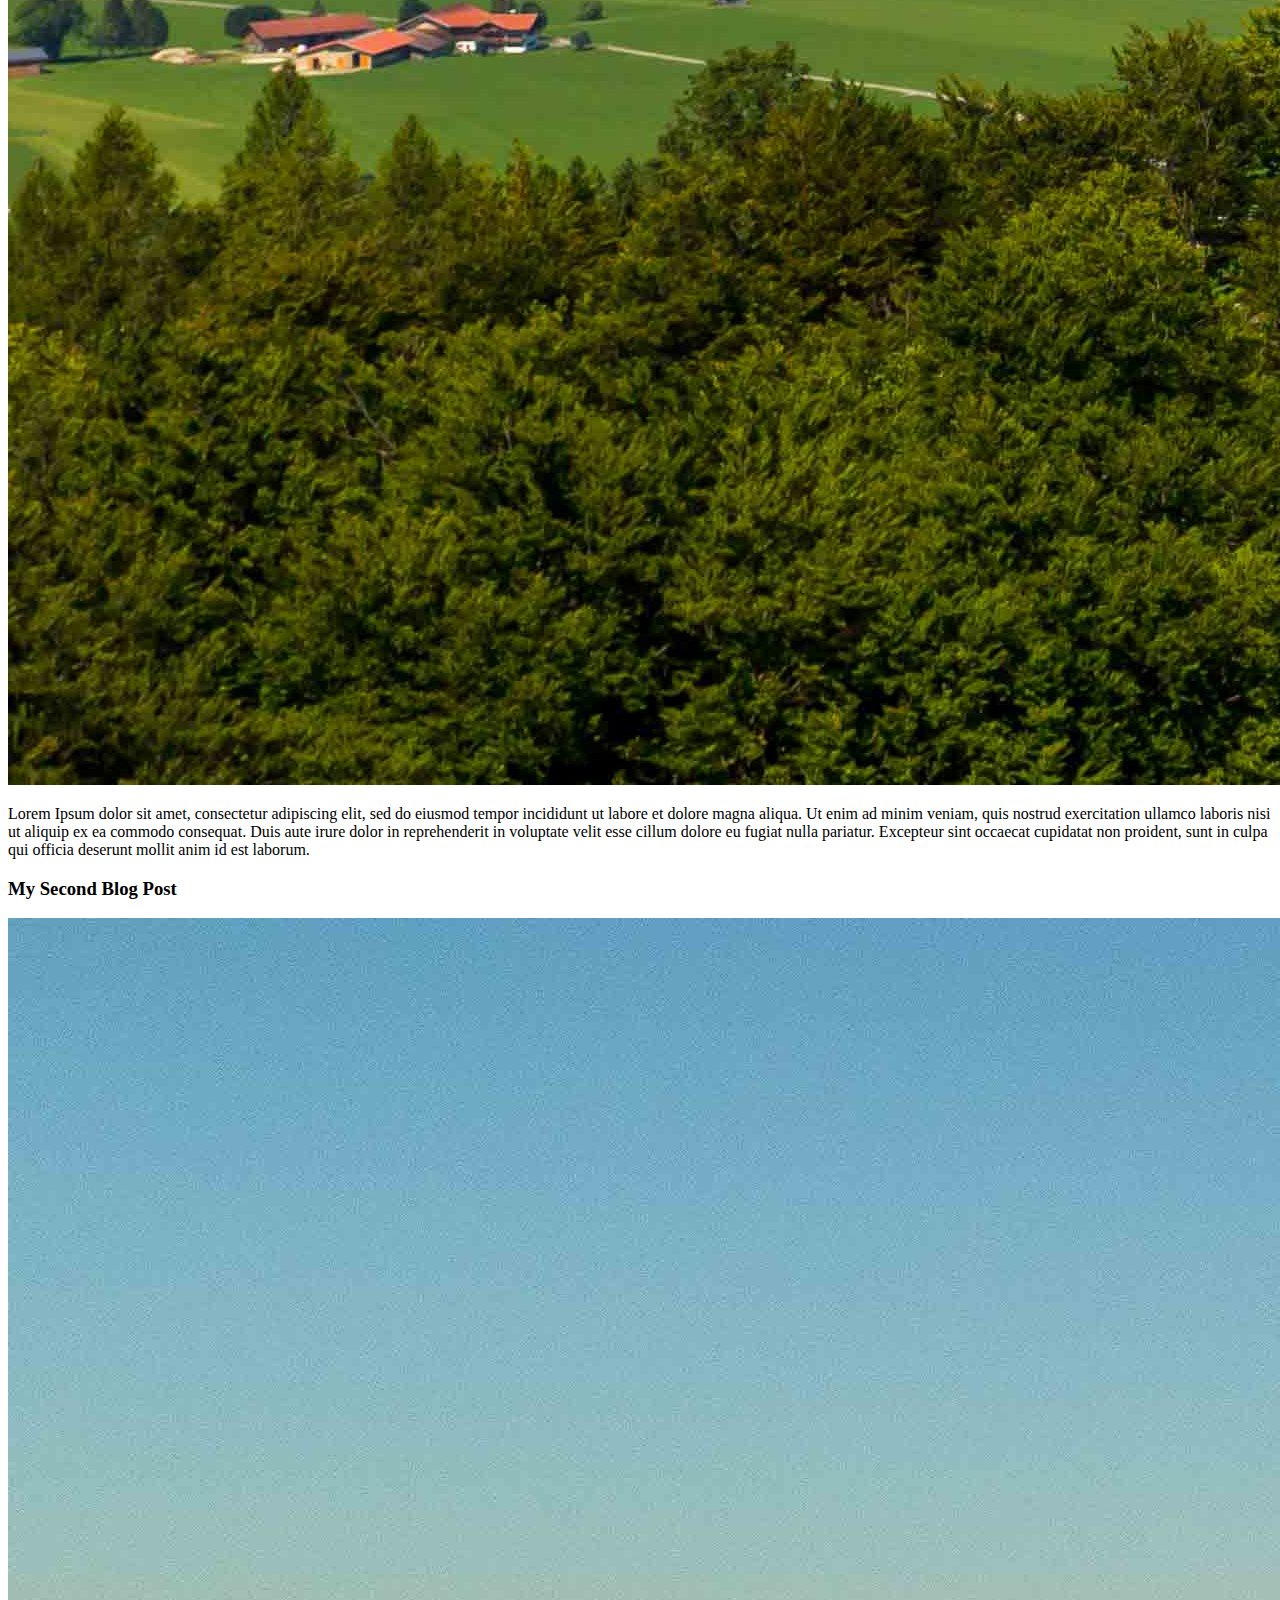
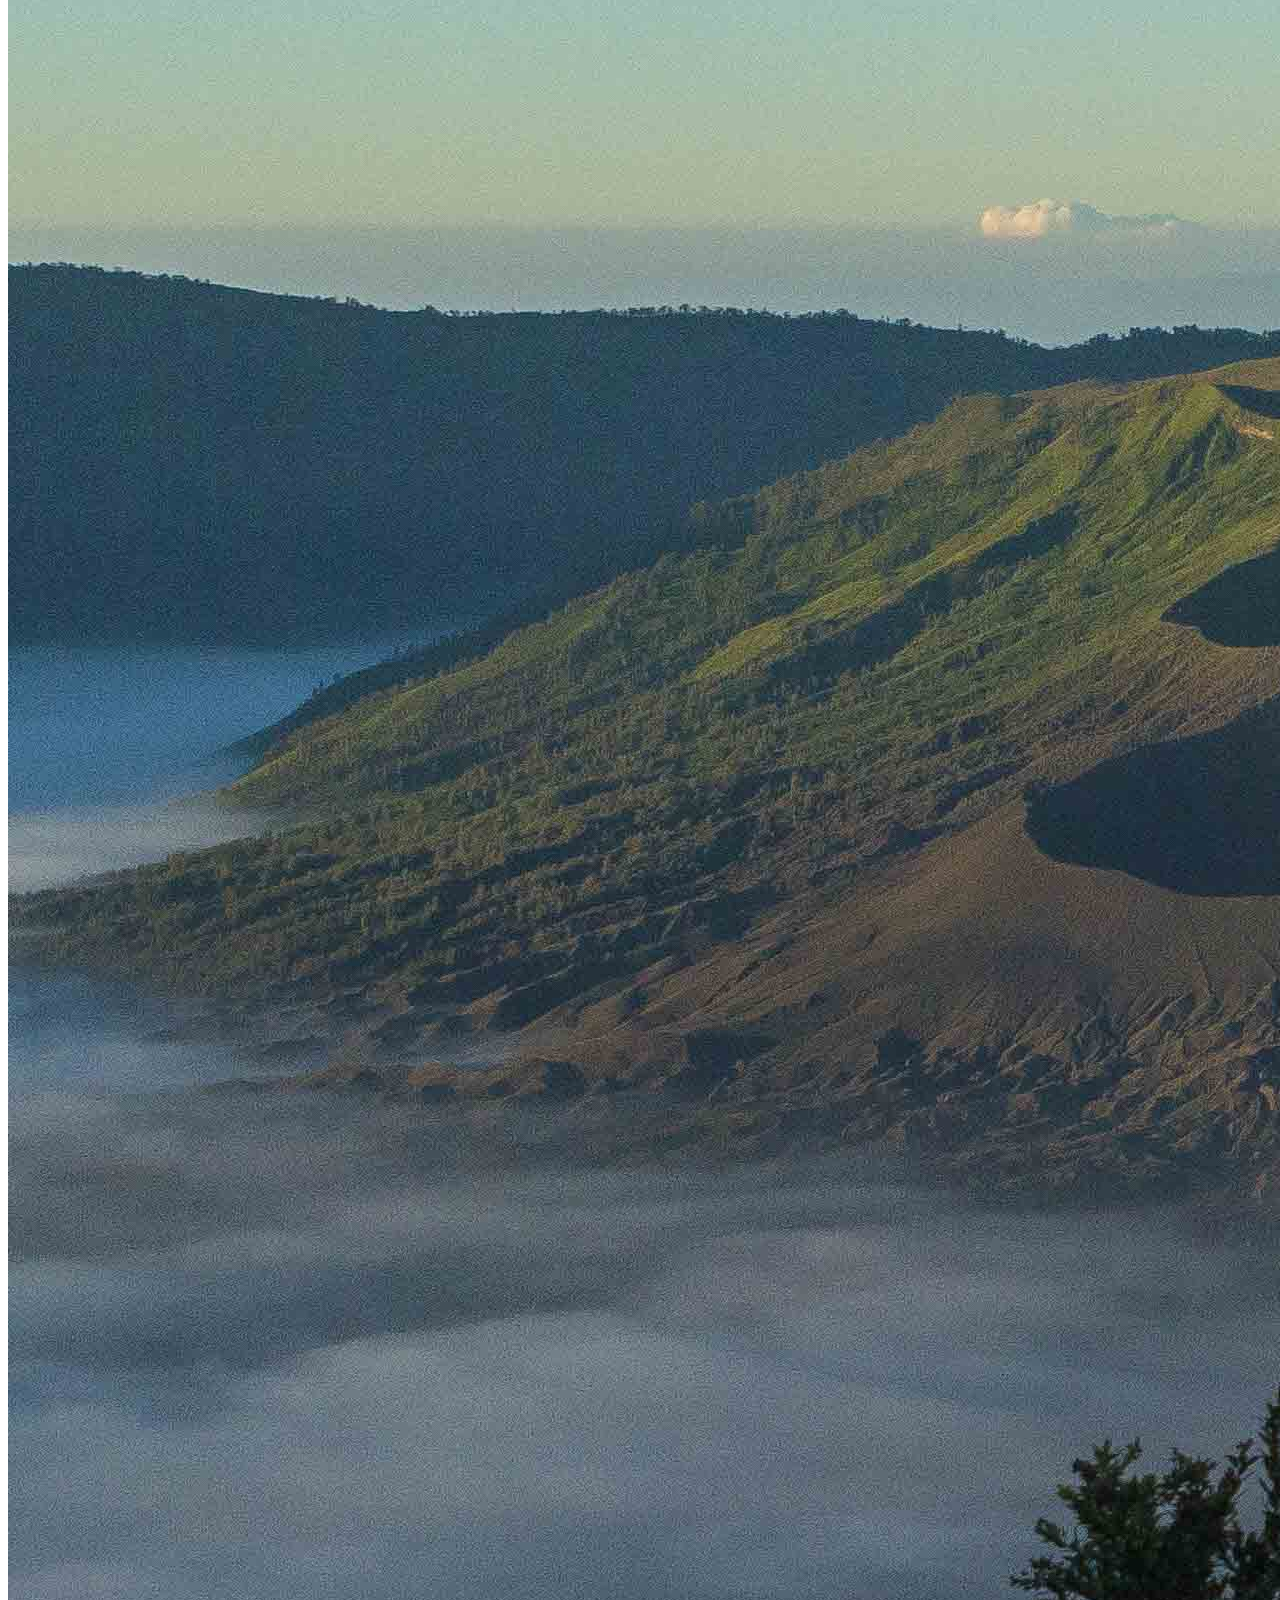
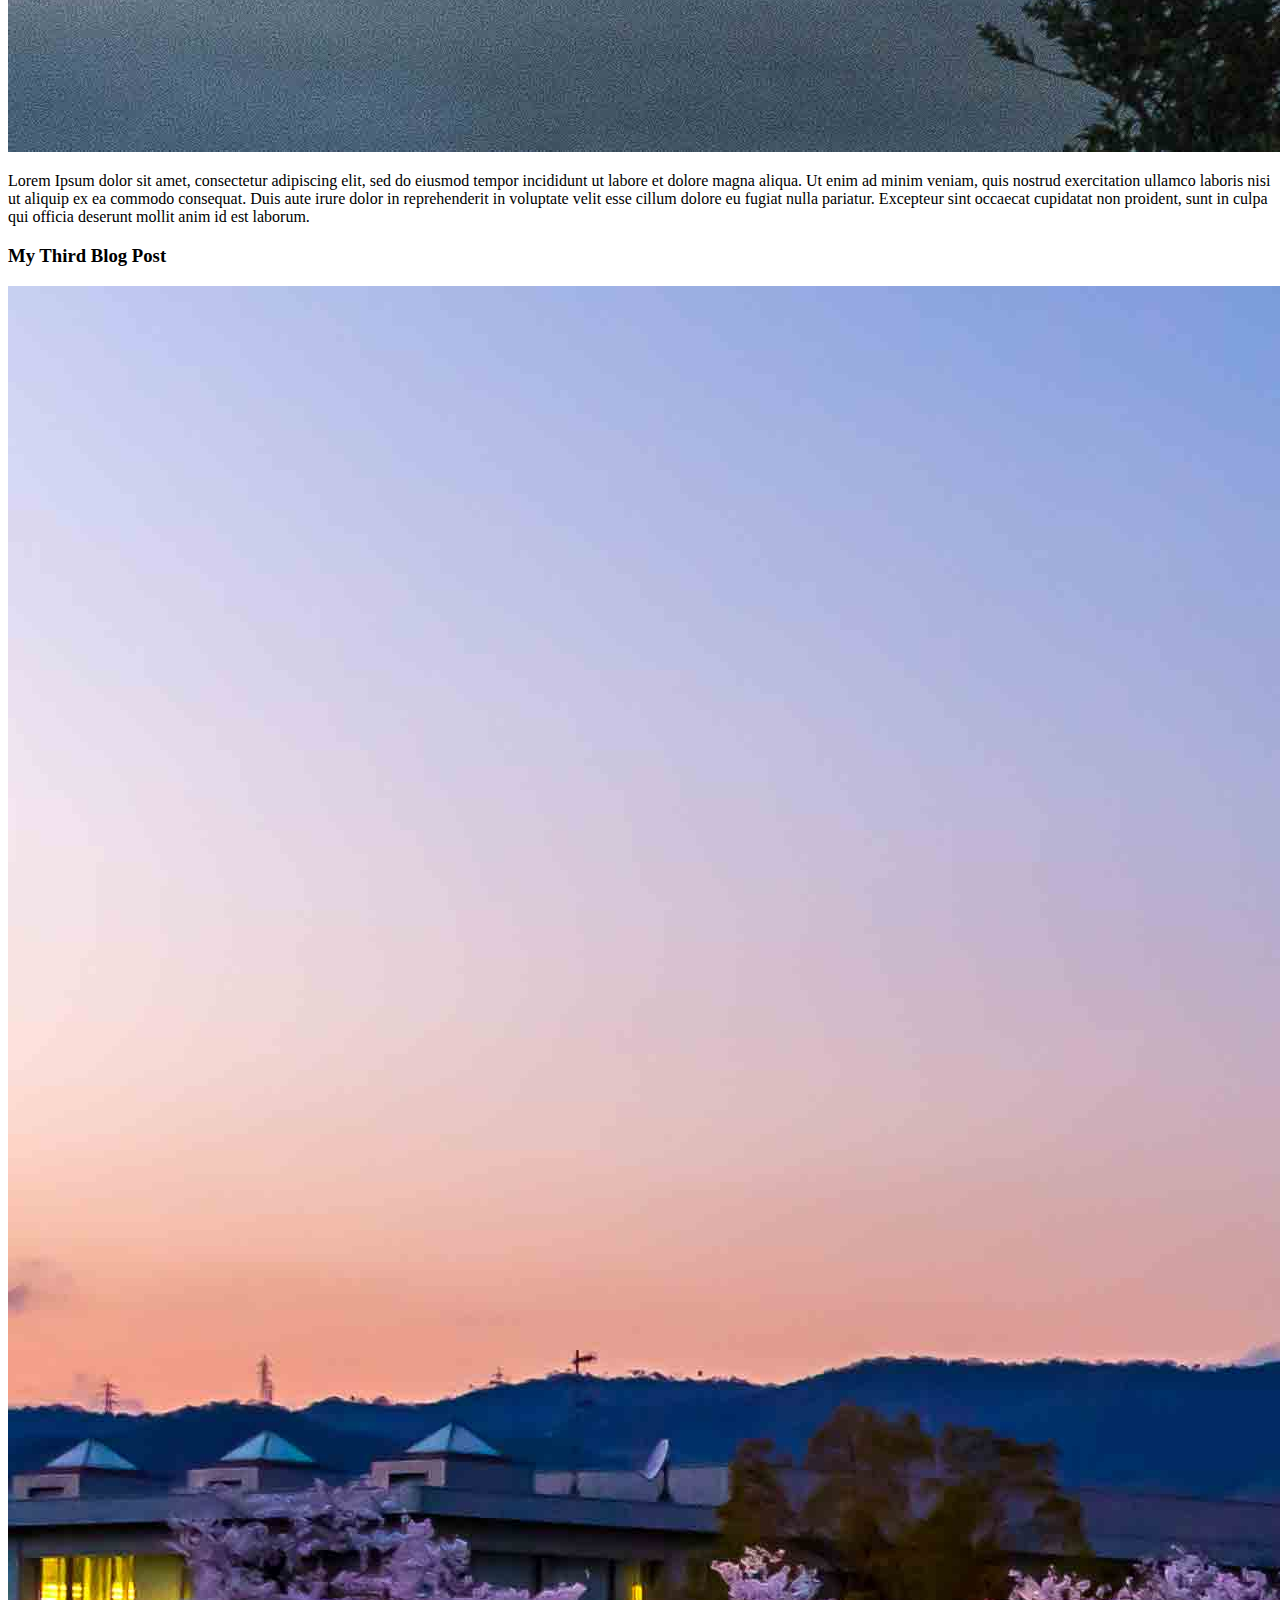
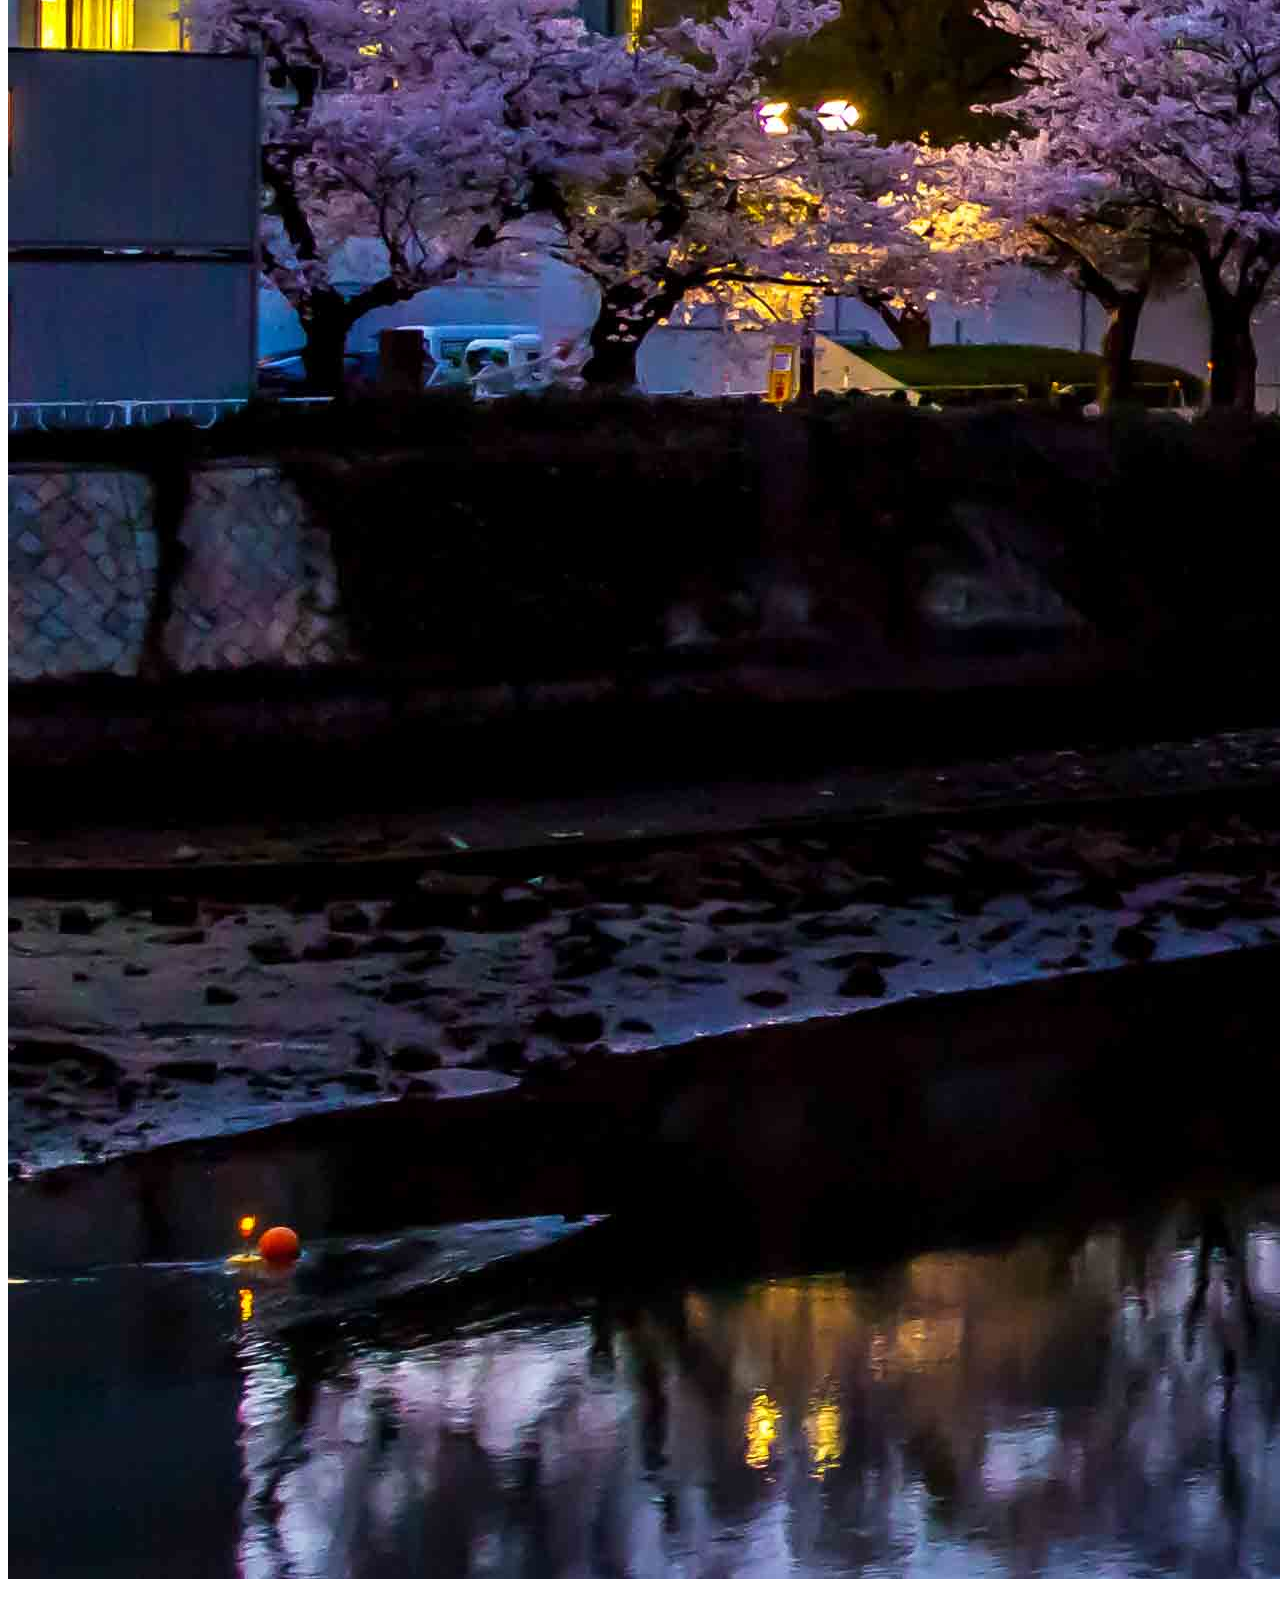
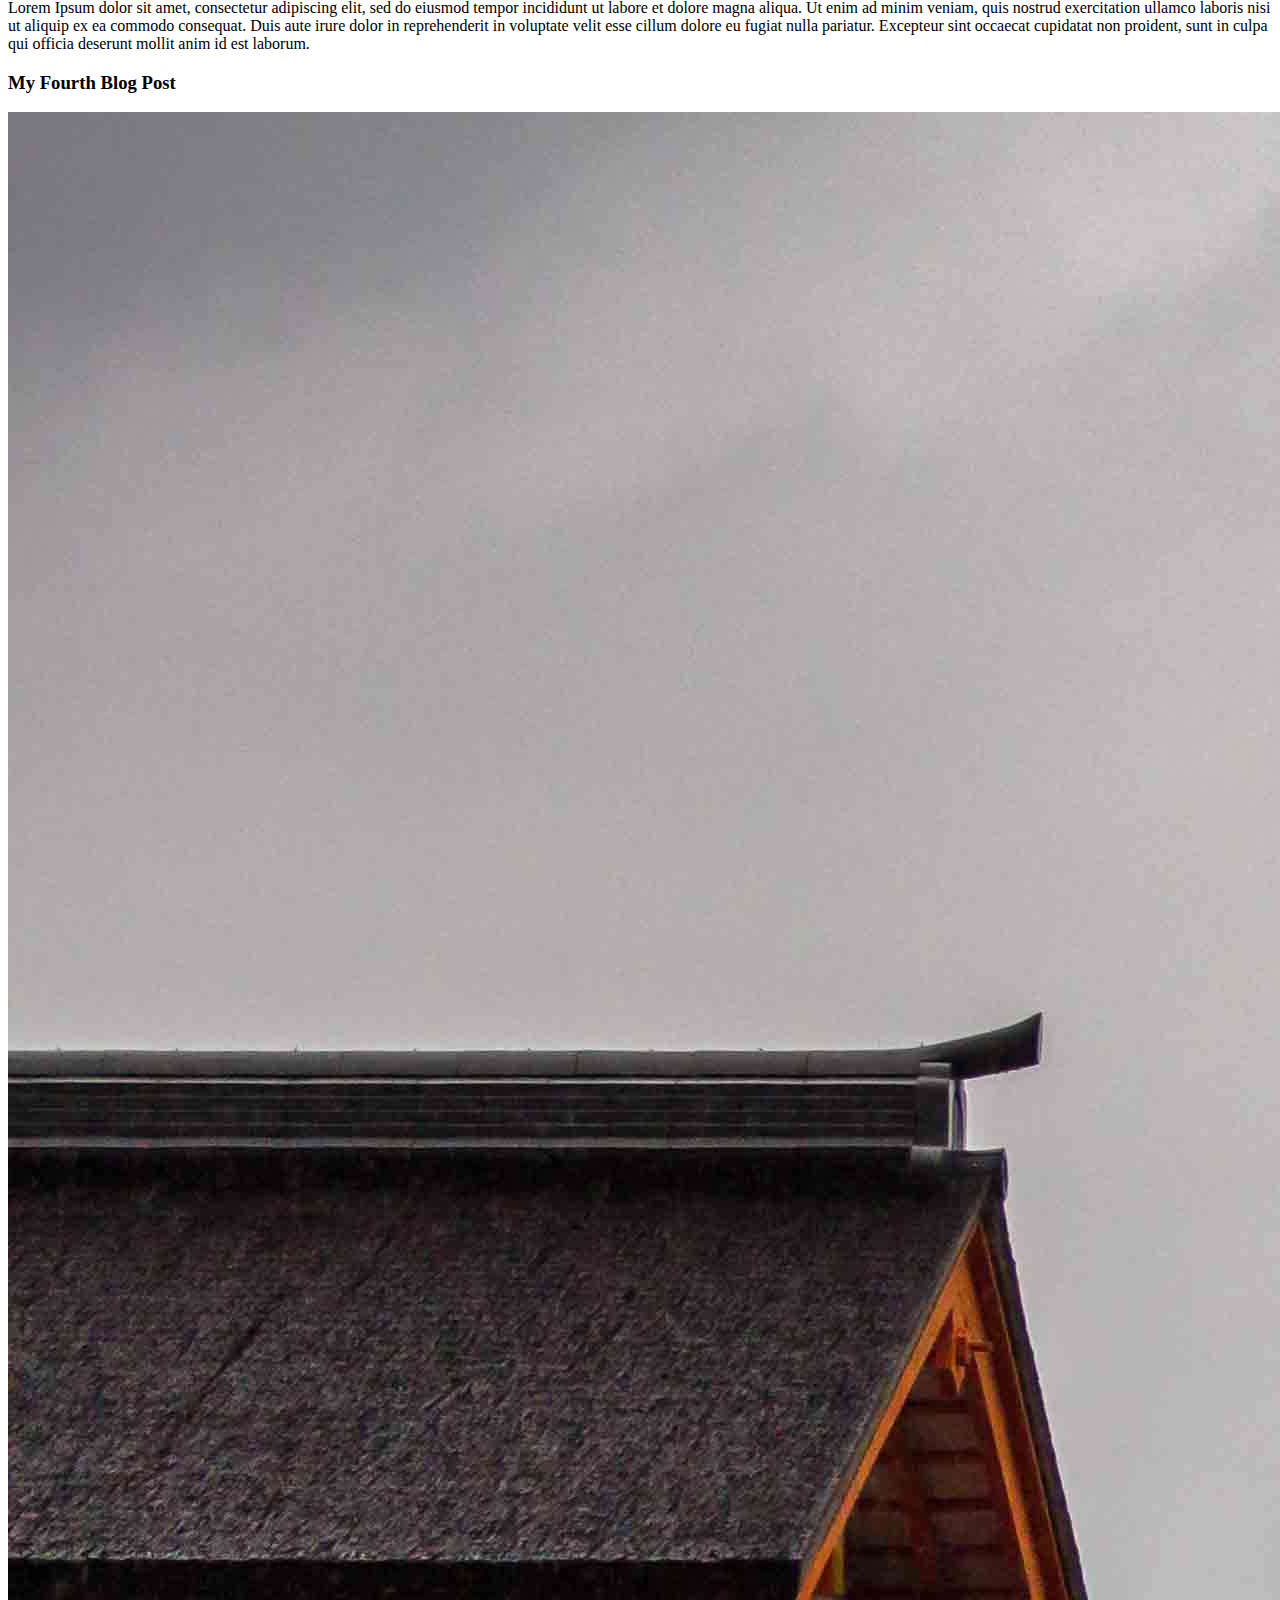
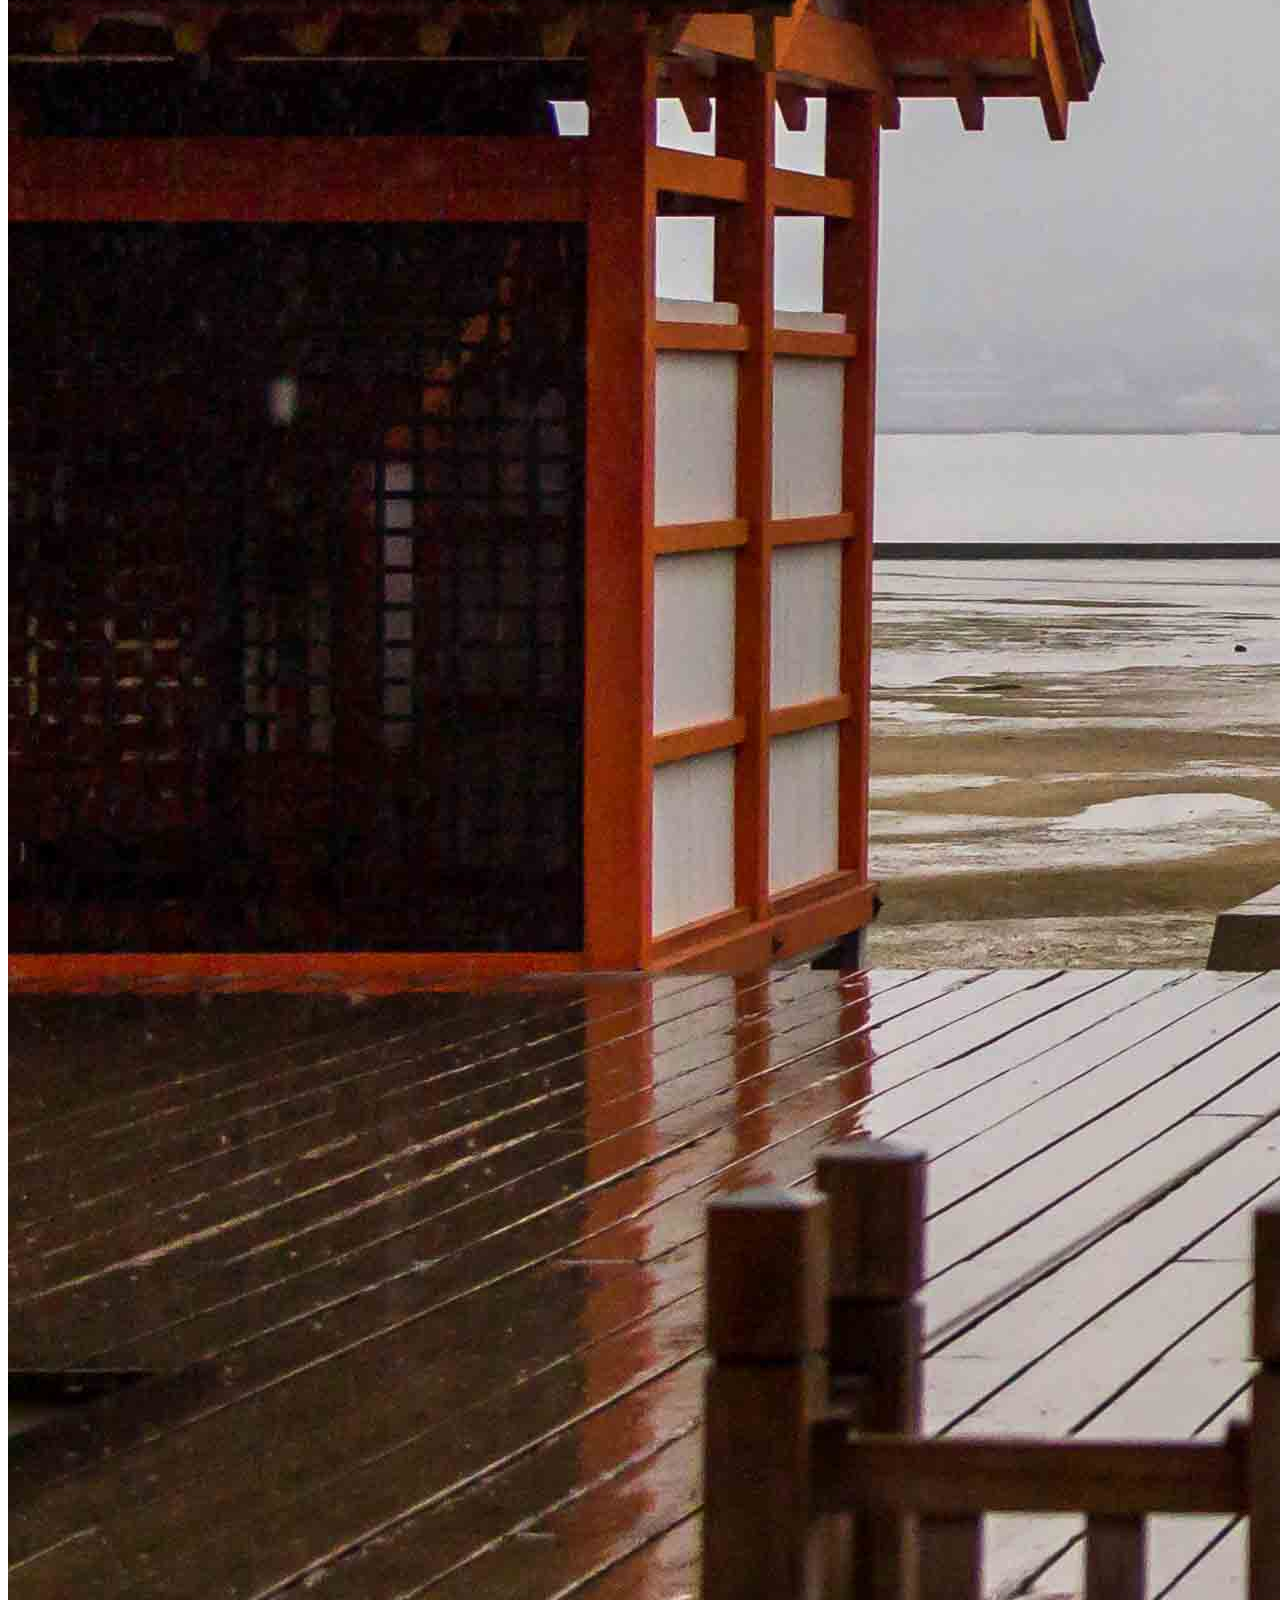
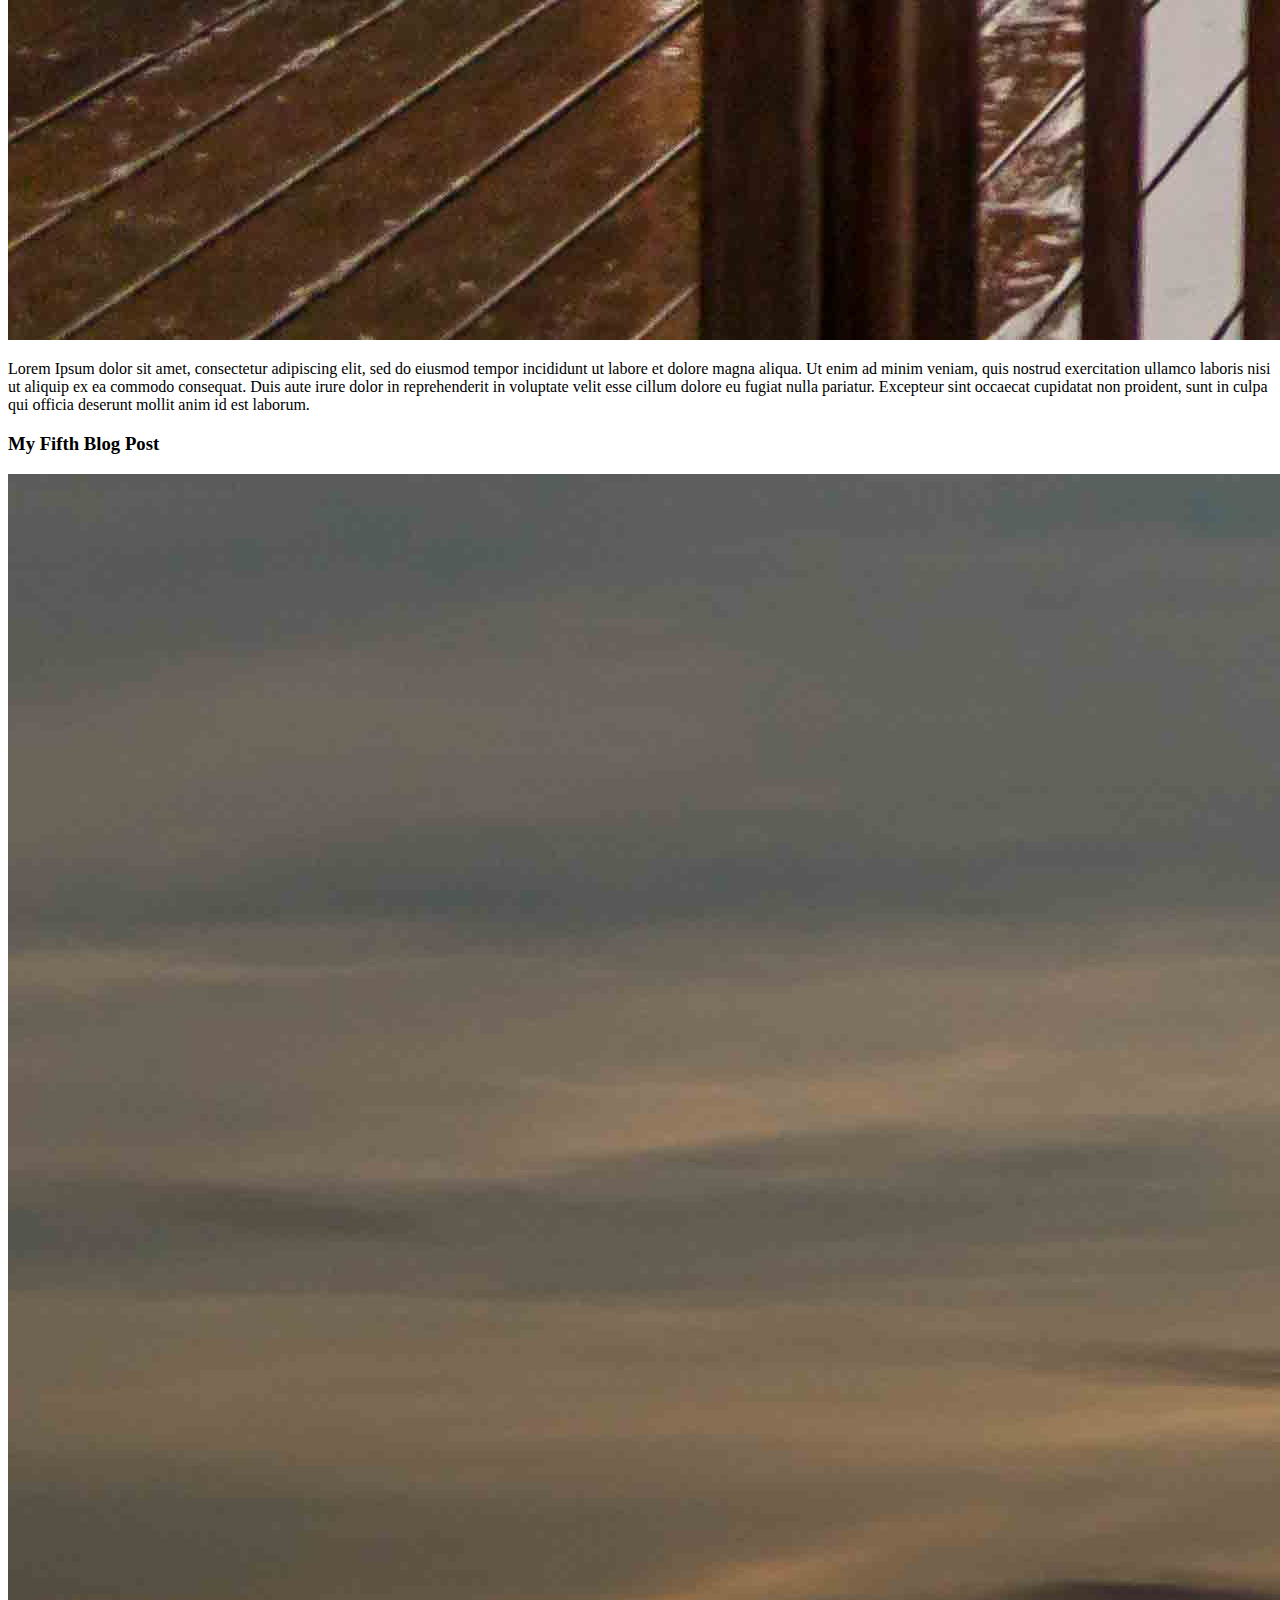
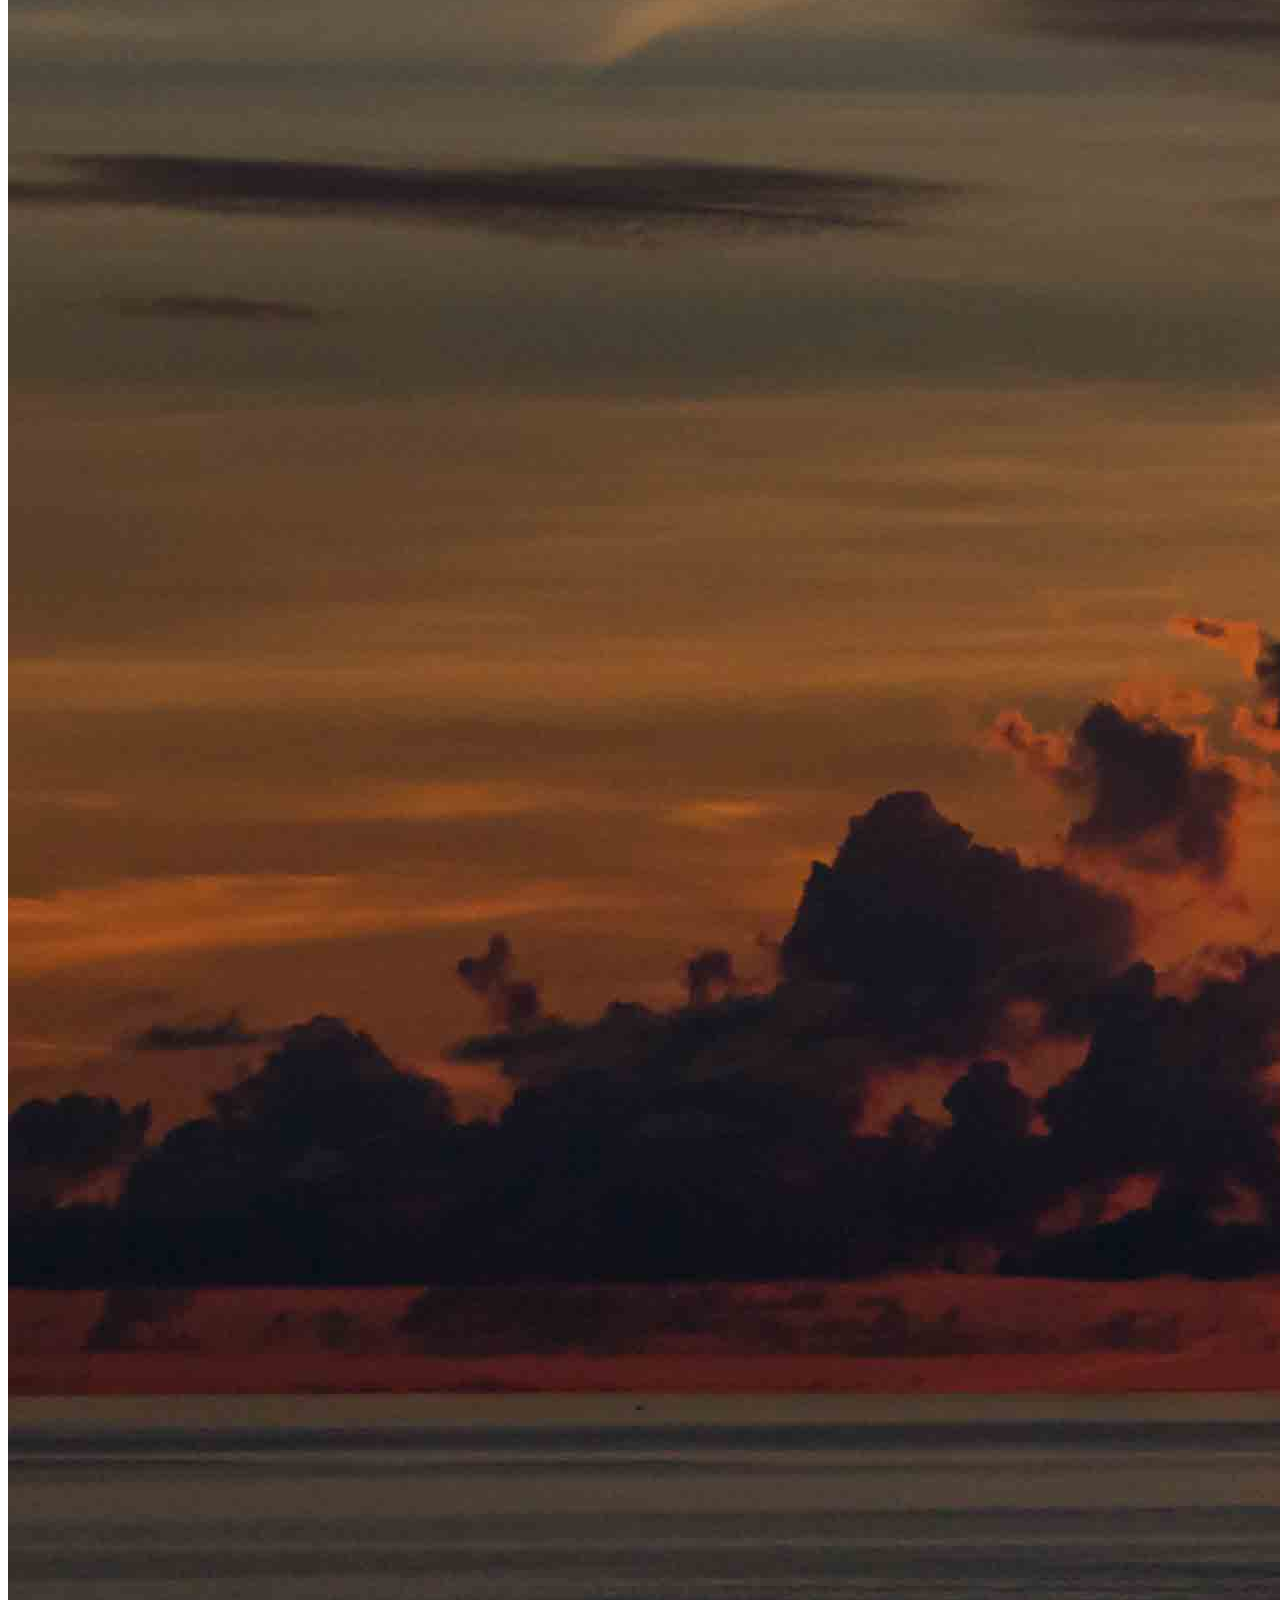
==== commit 0487ac59: "Added icons for nav bar, completed css for aside section with photos, etxt and icons." ====
--- a/blog.html
+++ b/blog.html
@@ -5,7 +5,7 @@
   <meta charset=utf-8>
   <meta name="viewport" content="width=device-width, initial-scale=1.0">
   <title>Slav Borowski</title>  
-  <link rel="stylesheet" href="./style.css">
+  <link rel="stylesheet" href="./styles/style.css">
 </head>
 <!--End of Head-->
 
@@ -15,10 +15,11 @@
   <!--Start of Nav-->
   <nav>
     
-    <a href="./index.html">ABOUT</a>
-    <a href="./projects.html">PROJECTS</a>
-    <a href="./blog.html">BLOG</a>
-    <a href="./contact.html">CONTACT</a>
+    <a href="./index.html"><img src="./images/person.svg" alt="Person Logo">ABOUT</a>
+    <a href="./projects.html"><img src="images/code.svg" alt="Code Logo">PROJECTS</a>
+    <a href="./blog.html"><img src="./images/pen.svg" alt="Pen Logo">BLOG</a>
+    <a href="./contact.html"><img src="./images/email.svg" alt="Email at Logo">CONTACT</a>
+    <a href=""><img src="./images/disk.svg" alt="Floppy disk Logo">RESUME</a>
 
   </nav>
   <!--End of Nav-->
@@ -26,22 +27,22 @@
   <!--Start of Aside-->
   <!--This is the card containing portrait and small media links-->
   <aside>
-
-     <!--Small inset landscape photo-->
-     <img src="images/small-background.jpg" alt="Sunrise at foggy Bromo valley.">
+     
+    <!--Small inset landscape photo-->
+     <img id="inset" src="images/small-background.jpg" alt="Sunrise at foggy Bromo valley.">
      <!--Portrait of me-->
-     <img src="images/profile.jpg" alt="Portrait of me.">
+     <img id="profile" src="images/profile.jpg" alt="Portrait of me.">
  
      <h1>Slav Borowski</h1>
  
      <!--Social media icons below portrait-->
      <nav>
  
-       <a href="https://github.com/SlavBorowski"><img src="./images/github.svg" alt="Github Logo"></a>
-       <a href="https://au.linkedin.com/in/slawomir-borowski-44944176"><img src="./images/linkedin.svg" alt="LinkedIn Logo"></a>
-       <a href="https://twitter.com/SlavBorowski"><img src="./images/twitter.svg" alt="Twitter Logo"></a>
-       <a href="https://www.instagram.com/slavborowski"><img src="./images/instagram.svg" alt="Instagram Logo"></a>
-       <a href="https://500px.com/p/slavborowski?view=photos"><img src="./images/500px.svg" alt="500px Logo"></a>
+       <a href="https://github.com/SlavBorowski"><img class= "icon1" src="./images/github.svg" alt="Github Logo"></a>
+       <a href="https://au.linkedin.com/in/slawomir-borowski-44944176"><img class= "icon1" src="./images/linkedin.svg" alt="LinkedIn Logo"></a>
+       <a href="https://twitter.com/SlavBorowski"><img class= "icon1" src="./images/twitter.svg" alt="Twitter Logo"></a>
+       <a href="https://www.instagram.com/slavborowski"><img class= "icon1" src="./images/instagram.svg" alt="Instagram Logo"></a>
+       <a href="https://500px.com/p/slavborowski?view=photos"><img class= "icon1" src="./images/500px.svg" alt="500px Logo"></a>
  
      </nav>
 
--- a/styles/style.css
+++ b/styles/style.css
@@ -0,0 +1,8 @@
+/* global styles */
+@import "./global.css";
+
+/* components */
+@import "./profile.css";
+@import "./form.css";
+@import "./blog.css";
+@import "./projects.css";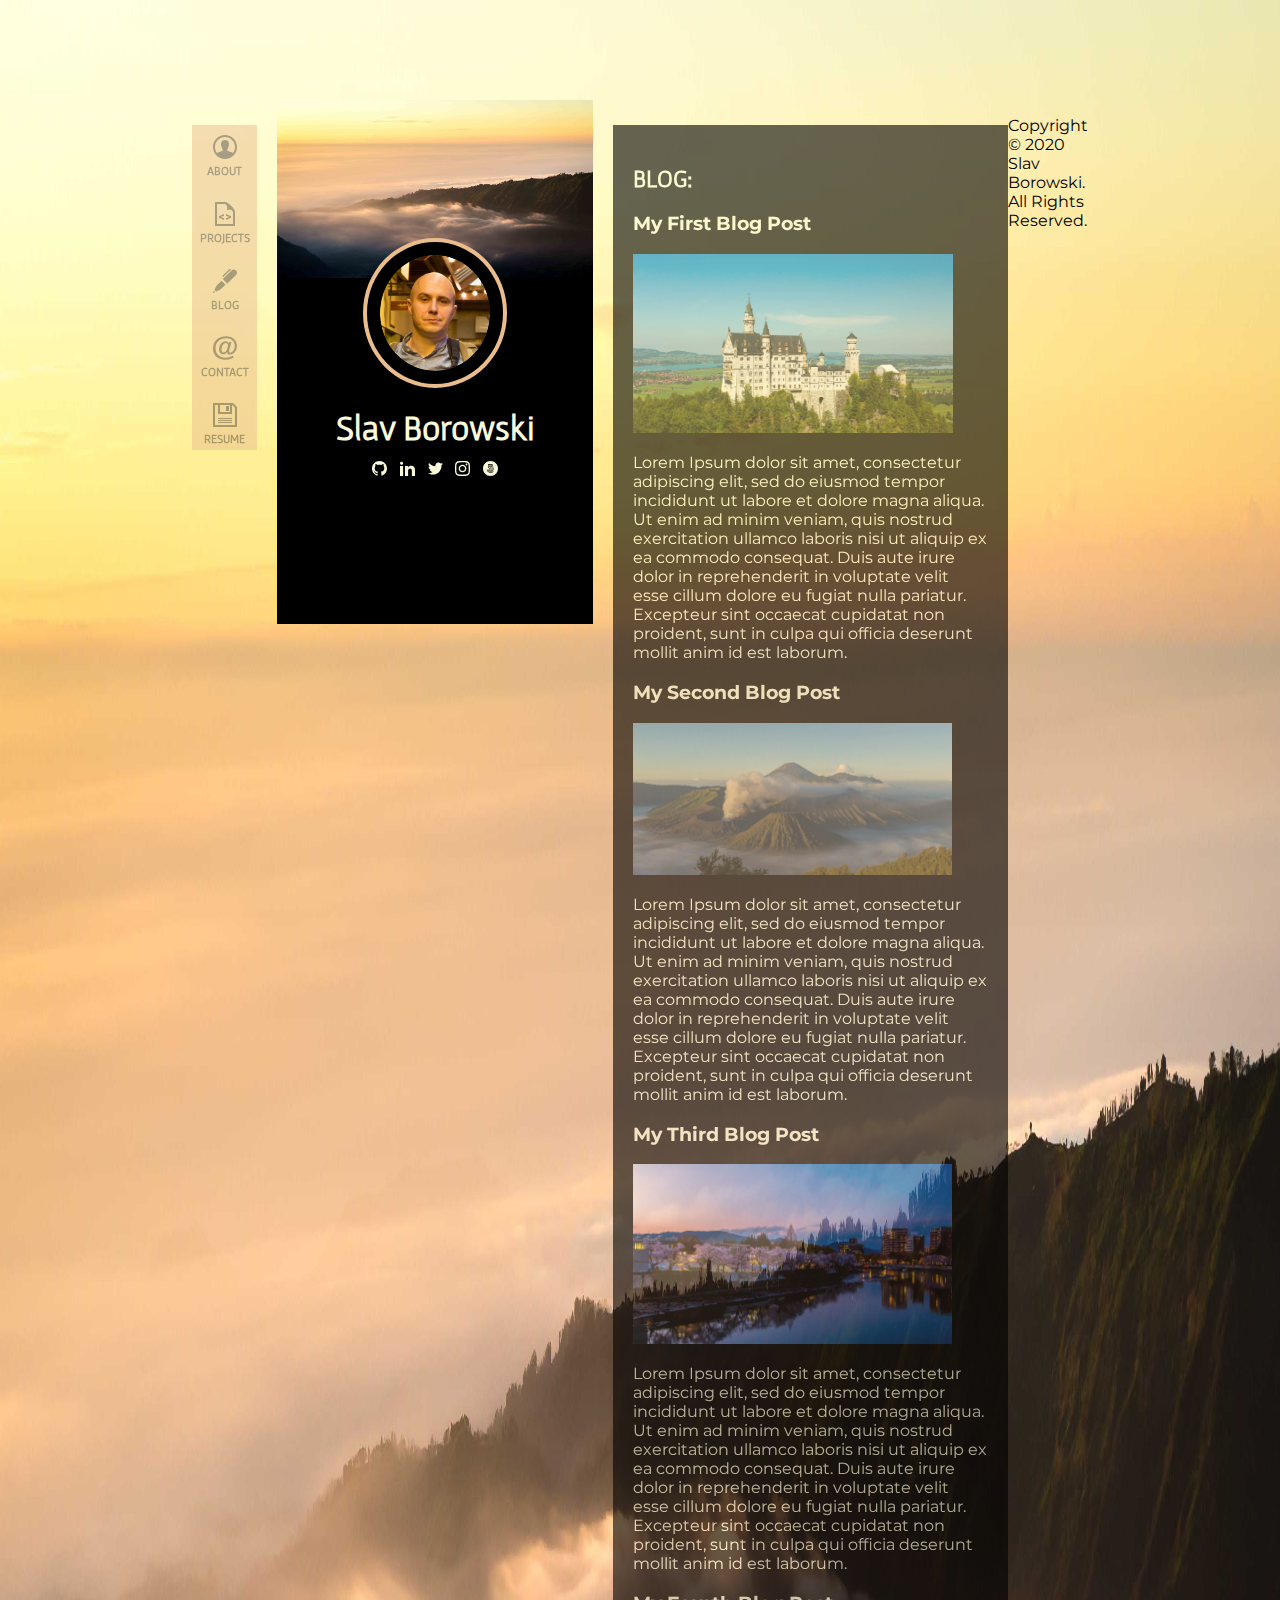
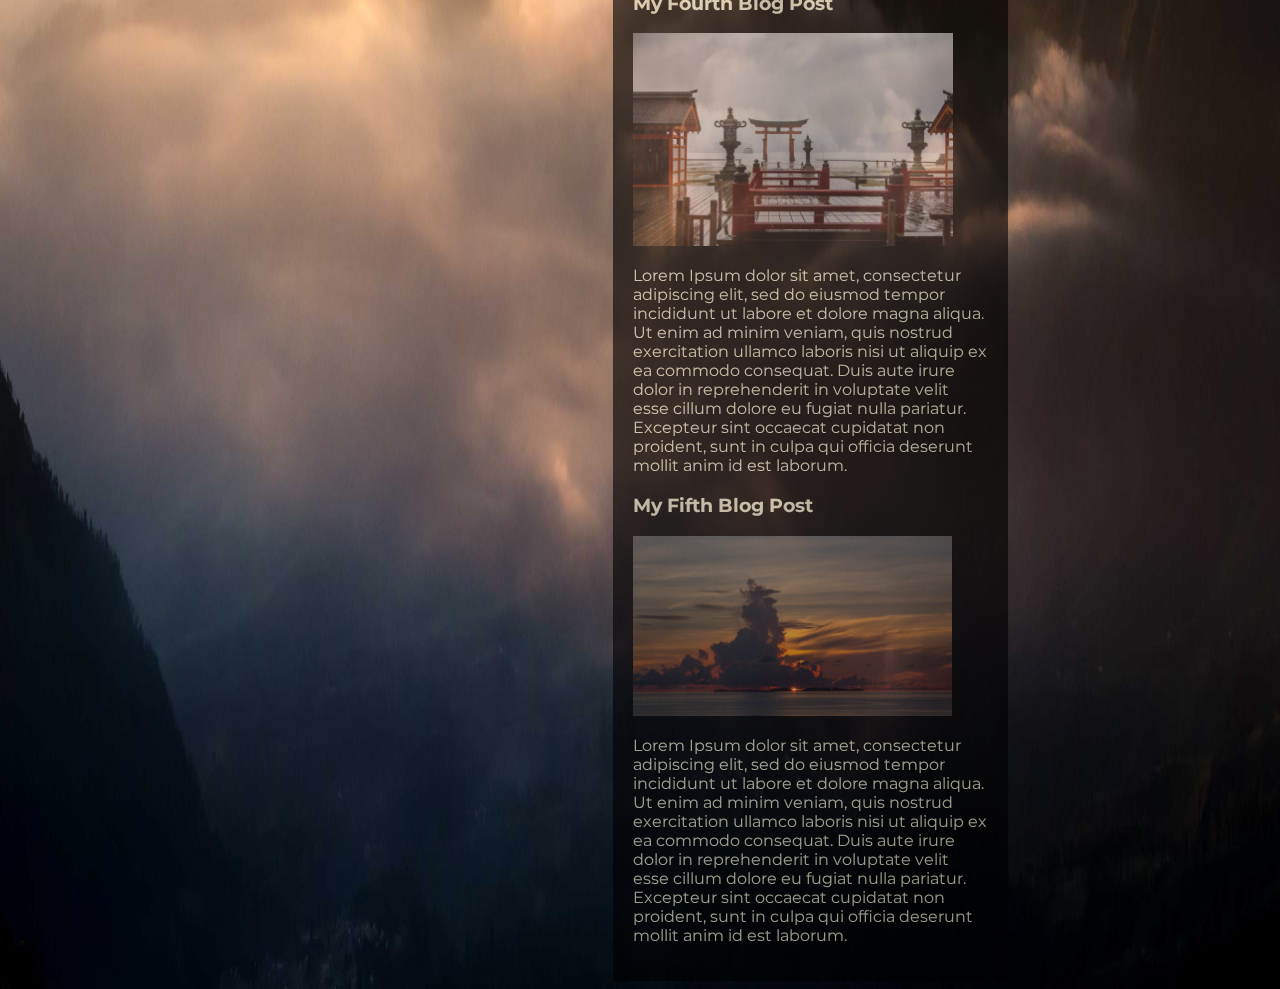
==== commit 5e6a5728: "Completed navbar, created opaque main containers, added background." ====
--- a/blog.html
+++ b/blog.html
@@ -4,8 +4,9 @@
 <head>
   <meta charset=utf-8>
   <meta name="viewport" content="width=device-width, initial-scale=1.0">
-  <title>Slav Borowski</title>  
+  <title>Slav Borowski - Blog</title>  
   <link rel="stylesheet" href="./styles/style.css">
+  <link href="https://fonts.googleapis.com/css2?family=Gafata&family=Montserrat&display=swap" rel="stylesheet">
 </head>
 <!--End of Head-->
 
@@ -13,13 +14,13 @@
 <body>
 
   <!--Start of Nav-->
-  <nav>
+  <nav class="navbar">
     
     <a href="./index.html"><img src="./images/person.svg" alt="Person Logo">ABOUT</a>
     <a href="./projects.html"><img src="images/code.svg" alt="Code Logo">PROJECTS</a>
     <a href="./blog.html"><img src="./images/pen.svg" alt="Pen Logo">BLOG</a>
     <a href="./contact.html"><img src="./images/email.svg" alt="Email at Logo">CONTACT</a>
-    <a href=""><img src="./images/disk.svg" alt="Floppy disk Logo">RESUME</a>
+    <a href="https://drive.google.com/file/d/1CRDnCF5yyHa0iAfSAQckBZwKKqNN-Ouu/view?usp=sharing" target="_blank"><img src="./images/disk.svg" alt="Floppy disk Logo">RESUME</a>
 
   </nav>
   <!--End of Nav-->
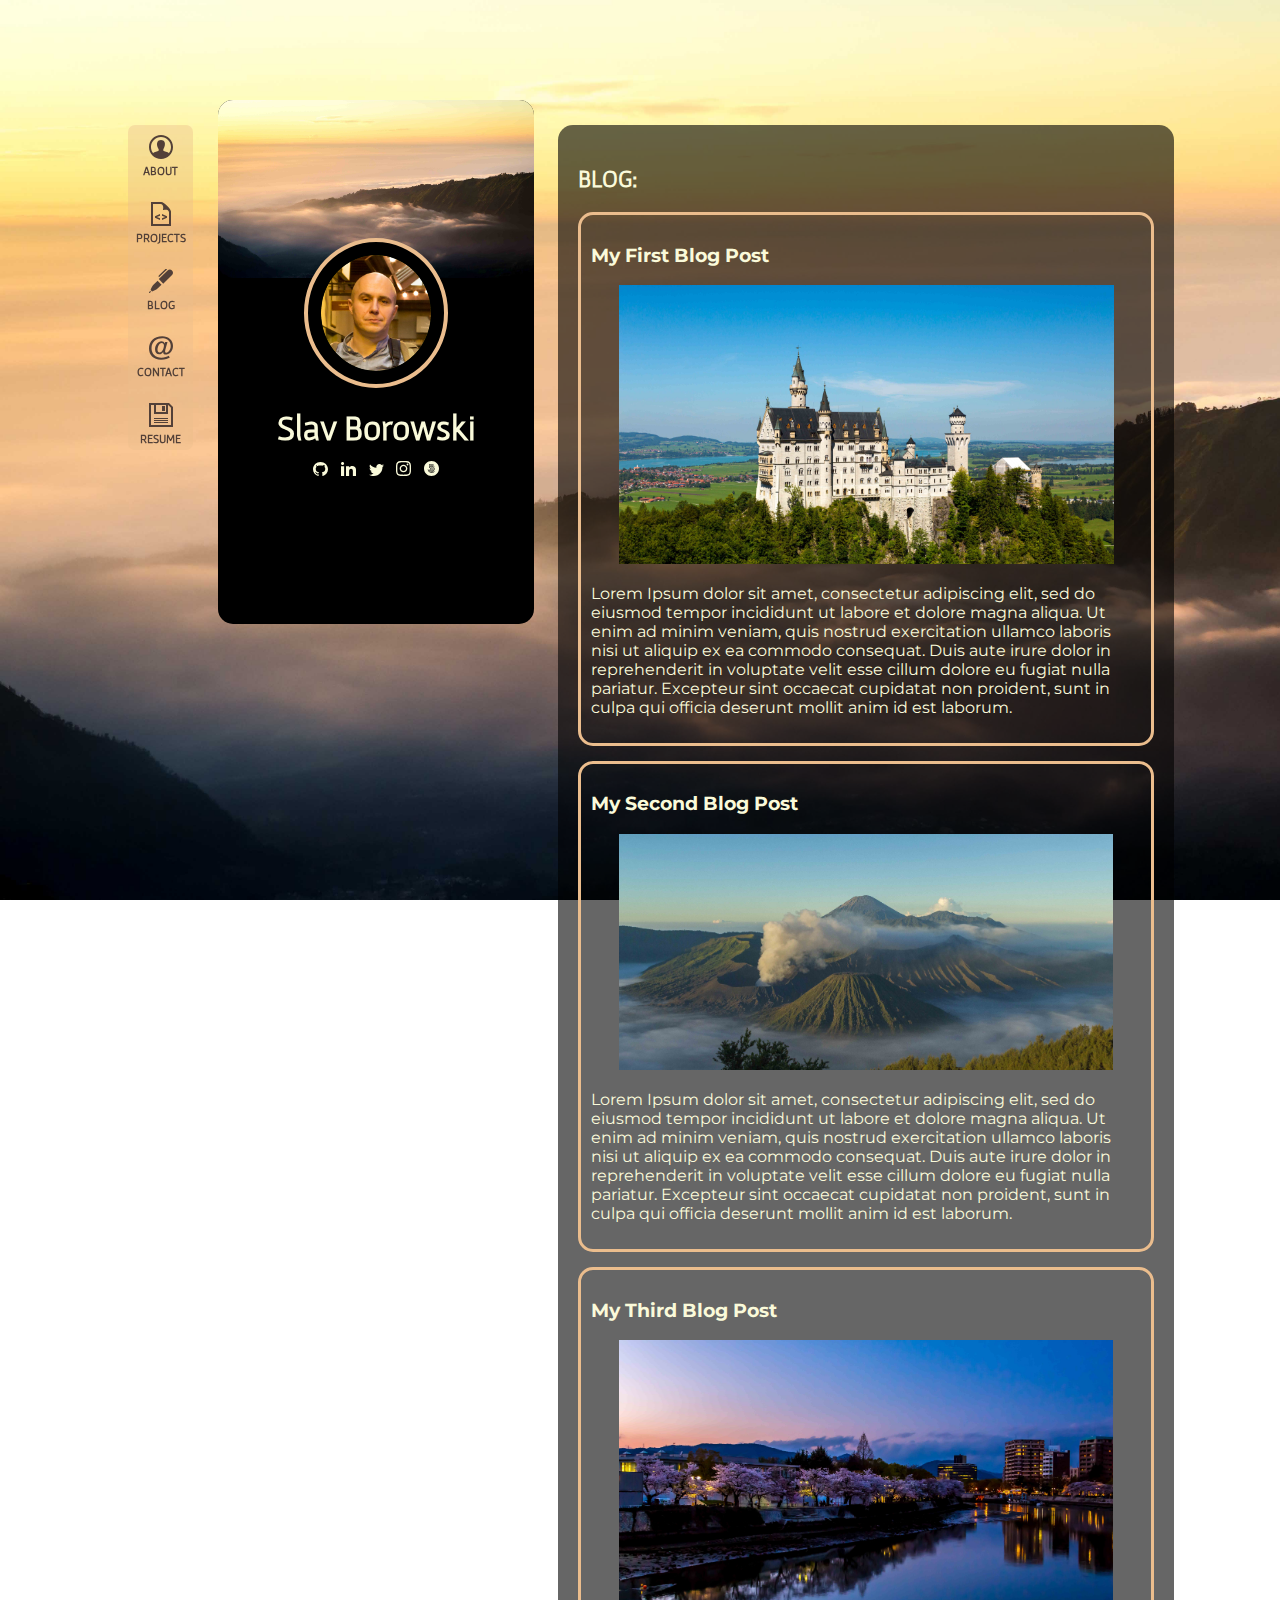
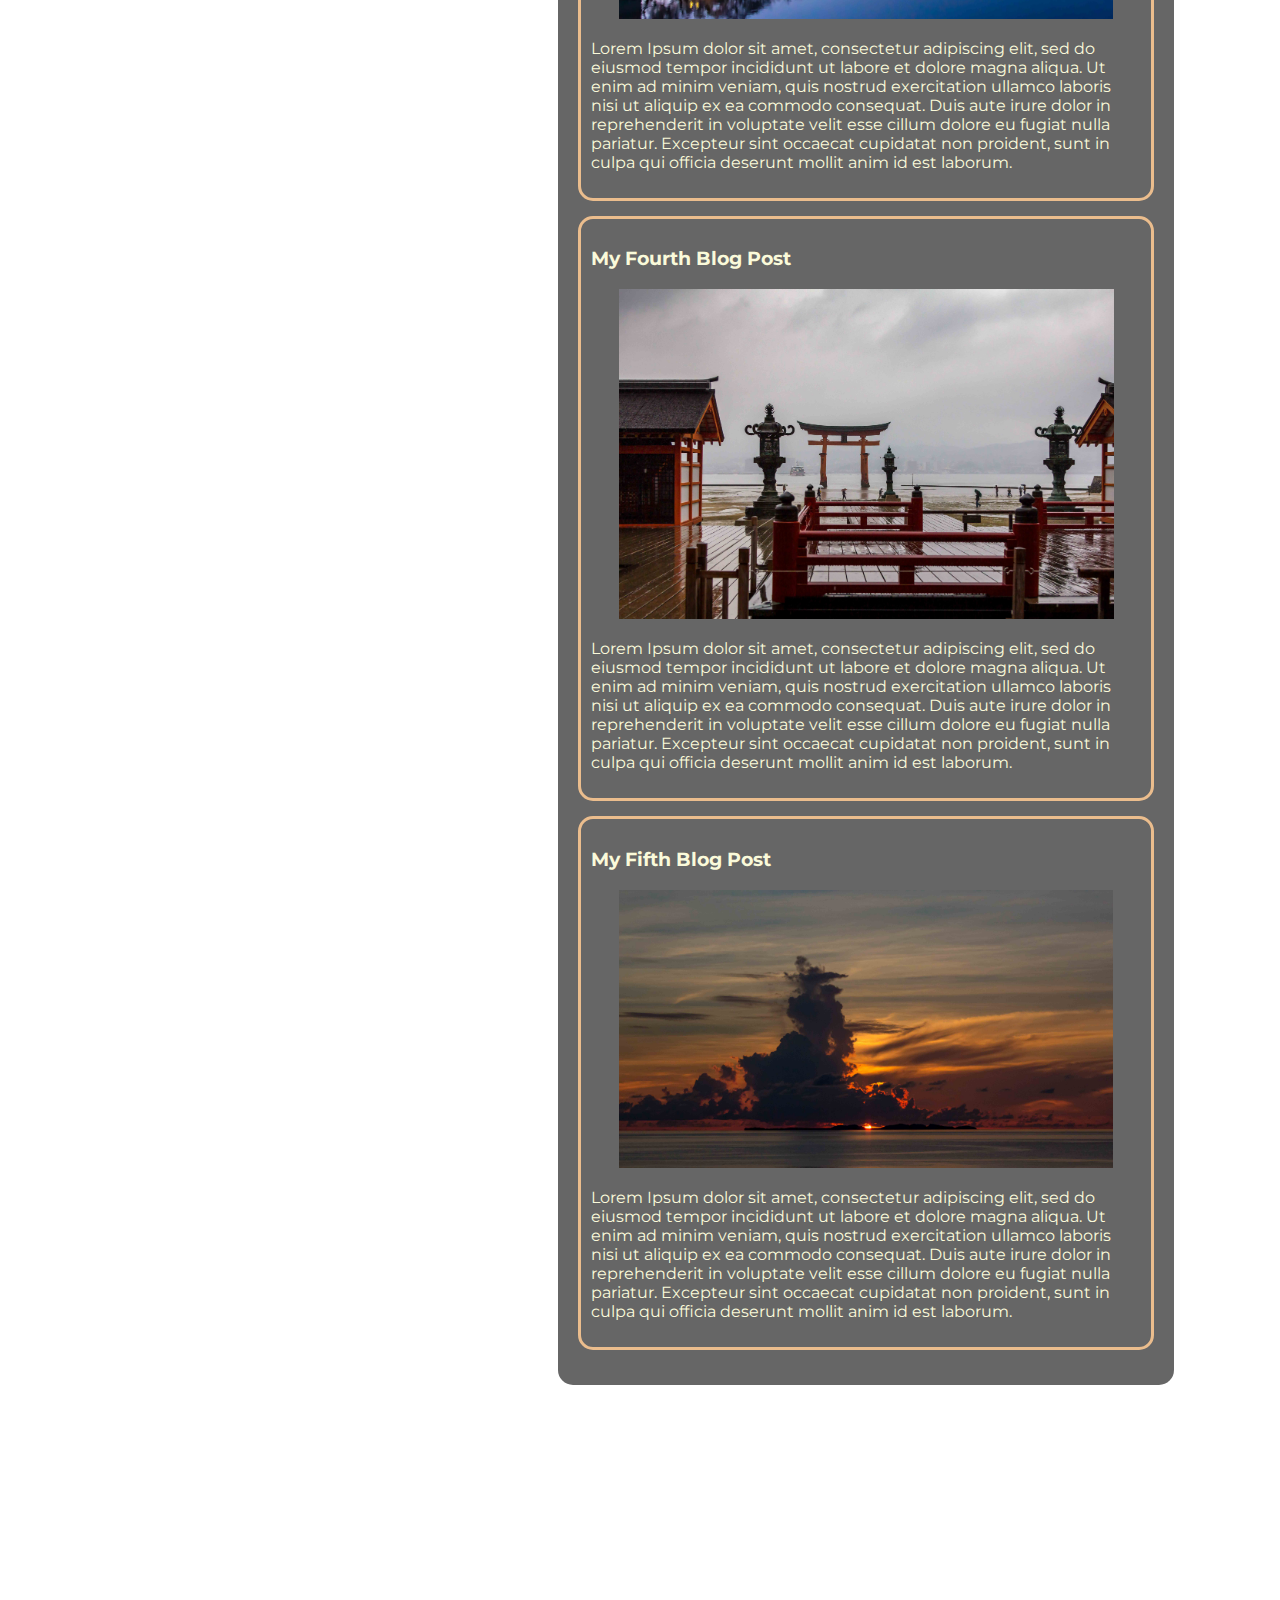
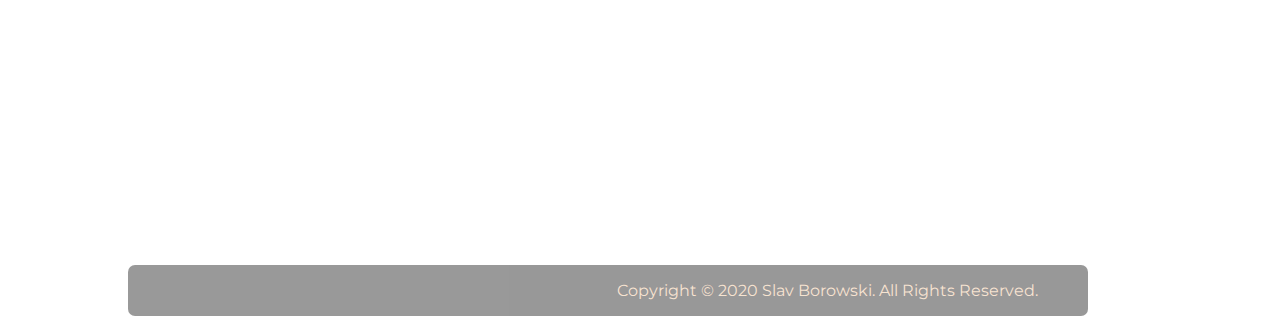
==== commit 303f83bf: "Resized some icons, fixed opacity on main content, rounded all borders, positioned footer." ====
--- a/blog.html
+++ b/blog.html
@@ -50,93 +50,92 @@
   </aside>
   <!--End of Aside-->
 
+  <div>
   <!--Start of Main-->
-  <main>
-    <h2>BLOG:</h2>
+    <main> 
+      <h2>BLOG:</h2>
 
-    <article>
-      <h3>My First Blog Post</h3>
+      <article>
+        <h3>My First Blog Post</h3>
 
-      <img src="./images/blog-images/NB8A3285.jpg" alt="Neuschwanstein castle in summer.">
+        <img src="./images/blog-images/NB8A3285.jpg" alt="Neuschwanstein castle in summer.">
 
+        <p>
+          Lorem Ipsum dolor sit amet, consectetur adipiscing elit, sed do eiusmod tempor incididunt ut labore et dolore magna aliqua. 
+          Ut enim ad minim veniam, quis nostrud exercitation ullamco laboris nisi ut aliquip ex ea commodo consequat. Duis aute irure 
+          dolor in reprehenderit in voluptate velit esse cillum dolore eu fugiat nulla pariatur. Excepteur sint occaecat cupidatat 
+          non proident, sunt in culpa qui officia deserunt mollit anim id est laborum.
+        </p>
+
+      </article>
+
+      <article>
+        <h3>My Second Blog Post</h3>
+
+        <img src="./images/blog-images/IMG_1956.jpg" alt="Mt Bromo volcano.">
+
+        <p>
+          Lorem Ipsum dolor sit amet, consectetur adipiscing elit, sed do eiusmod tempor incididunt ut labore et dolore magna aliqua. 
+          Ut enim ad minim veniam, quis nostrud exercitation ullamco laboris nisi ut aliquip ex ea commodo consequat. Duis aute irure 
+          dolor in reprehenderit in voluptate velit esse cillum dolore eu fugiat nulla pariatur. Excepteur sint occaecat cupidatat 
+          non proident, sunt in culpa qui officia deserunt mollit anim id est laborum.
+        </p>
+
+      </article>
+
+      <article>
+        <h3>My Third Blog Post</h3>
+
+        <img src="./images/blog-images/IMG_8964.jpg" alt="Hiroshima at sunste during cherry blossom season.">
+
+        <p>
+          Lorem Ipsum dolor sit amet, consectetur adipiscing elit, sed do eiusmod tempor incididunt ut labore et dolore magna aliqua. 
+          Ut enim ad minim veniam, quis nostrud exercitation ullamco laboris nisi ut aliquip ex ea commodo consequat. Duis aute irure 
+          dolor in reprehenderit in voluptate velit esse cillum dolore eu fugiat nulla pariatur. Excepteur sint occaecat cupidatat 
+          non proident, sunt in culpa qui officia deserunt mollit anim id est laborum.
+        </p>
+
+      </article>
+
+      <article>
+        <h3>My Fourth Blog Post</h3>
+
+        <img src="./images/blog-images/IMG_9134.jpg" alt="Itsukushima shrine during a storm.">
+
+        <p>
+          Lorem Ipsum dolor sit amet, consectetur adipiscing elit, sed do eiusmod tempor incididunt ut labore et dolore magna aliqua. 
+          Ut enim ad minim veniam, quis nostrud exercitation ullamco laboris nisi ut aliquip ex ea commodo consequat. Duis aute irure 
+          dolor in reprehenderit in voluptate velit esse cillum dolore eu fugiat nulla pariatur. Excepteur sint occaecat cupidatat 
+          non proident, sunt in culpa qui officia deserunt mollit anim id est laborum.
+        </p>
+
+      </article>
+
+      <article>
+        <h3>My Fifth Blog Post</h3>
+
+        <img src="./images/blog-images/IMG_9754.jpg" alt="Sunrise at Karimunjawa Island.">
+
+        <p>
+          Lorem Ipsum dolor sit amet, consectetur adipiscing elit, sed do eiusmod tempor incididunt ut labore et dolore magna aliqua. 
+          Ut enim ad minim veniam, quis nostrud exercitation ullamco laboris nisi ut aliquip ex ea commodo consequat. Duis aute irure 
+          dolor in reprehenderit in voluptate velit esse cillum dolore eu fugiat nulla pariatur. Excepteur sint occaecat cupidatat 
+          non proident, sunt in culpa qui officia deserunt mollit anim id est laborum.
+        </p>
+
+      </article> 
+    </main>
+    <!--End of Main-->
+
+    <!--Start of Footer-->
+    <footer>
       <p>
-        Lorem Ipsum dolor sit amet, consectetur adipiscing elit, sed do eiusmod tempor incididunt ut labore et dolore magna aliqua. 
-        Ut enim ad minim veniam, quis nostrud exercitation ullamco laboris nisi ut aliquip ex ea commodo consequat. Duis aute irure 
-        dolor in reprehenderit in voluptate velit esse cillum dolore eu fugiat nulla pariatur. Excepteur sint occaecat cupidatat 
-        non proident, sunt in culpa qui officia deserunt mollit anim id est laborum.
+        Copyright &copy 2020 Slav Borowski. All Rights Reserved.
       </p>
-
-    </article>
-
-    <article>
-      <h3>My Second Blog Post</h3>
-
-      <img src="./images/blog-images/IMG_1956.jpg" alt="Mt Bromo volcano.">
-
-      <p>
-        Lorem Ipsum dolor sit amet, consectetur adipiscing elit, sed do eiusmod tempor incididunt ut labore et dolore magna aliqua. 
-        Ut enim ad minim veniam, quis nostrud exercitation ullamco laboris nisi ut aliquip ex ea commodo consequat. Duis aute irure 
-        dolor in reprehenderit in voluptate velit esse cillum dolore eu fugiat nulla pariatur. Excepteur sint occaecat cupidatat 
-        non proident, sunt in culpa qui officia deserunt mollit anim id est laborum.
-      </p>
-
-    </article>
-
-    <article>
-      <h3>My Third Blog Post</h3>
-
-      <img src="./images/blog-images/IMG_8964.jpg" alt="Hiroshima at sunste during cherry blossom season.">
-
-      <p>
-        Lorem Ipsum dolor sit amet, consectetur adipiscing elit, sed do eiusmod tempor incididunt ut labore et dolore magna aliqua. 
-        Ut enim ad minim veniam, quis nostrud exercitation ullamco laboris nisi ut aliquip ex ea commodo consequat. Duis aute irure 
-        dolor in reprehenderit in voluptate velit esse cillum dolore eu fugiat nulla pariatur. Excepteur sint occaecat cupidatat 
-        non proident, sunt in culpa qui officia deserunt mollit anim id est laborum.
-      </p>
-
-    </article>
-
-    <article>
-      <h3>My Fourth Blog Post</h3>
-
-      <img src="./images/blog-images/IMG_9134.jpg" alt="Itsukushima shrine during a storm.">
-
-      <p>
-        Lorem Ipsum dolor sit amet, consectetur adipiscing elit, sed do eiusmod tempor incididunt ut labore et dolore magna aliqua. 
-        Ut enim ad minim veniam, quis nostrud exercitation ullamco laboris nisi ut aliquip ex ea commodo consequat. Duis aute irure 
-        dolor in reprehenderit in voluptate velit esse cillum dolore eu fugiat nulla pariatur. Excepteur sint occaecat cupidatat 
-        non proident, sunt in culpa qui officia deserunt mollit anim id est laborum.
-      </p>
-
-    </article>
-
-    <article>
-      <h3>My Fifth Blog Post</h3>
-
-      <img src="./images/blog-images/IMG_9754.jpg" alt="Sunrise at Karimunjawa Island.">
-
-      <p>
-        Lorem Ipsum dolor sit amet, consectetur adipiscing elit, sed do eiusmod tempor incididunt ut labore et dolore magna aliqua. 
-        Ut enim ad minim veniam, quis nostrud exercitation ullamco laboris nisi ut aliquip ex ea commodo consequat. Duis aute irure 
-        dolor in reprehenderit in voluptate velit esse cillum dolore eu fugiat nulla pariatur. Excepteur sint occaecat cupidatat 
-        non proident, sunt in culpa qui officia deserunt mollit anim id est laborum.
-      </p>
-
-    </article>
-   
-  </main>
-  <!--End of Main-->
-
+    </footer>
+    <!--End of Footer-->
+  </div>  
 </body>
 <!--End of Body-->
 
-<!--Start of Footer-->
-<footer>
-  <p>
-    Copyright &copy 2020 Slav Borowski. All Rights Reserved.
-  </p>
-</footer>
-<!--End of Footer-->
-
-
 </html>
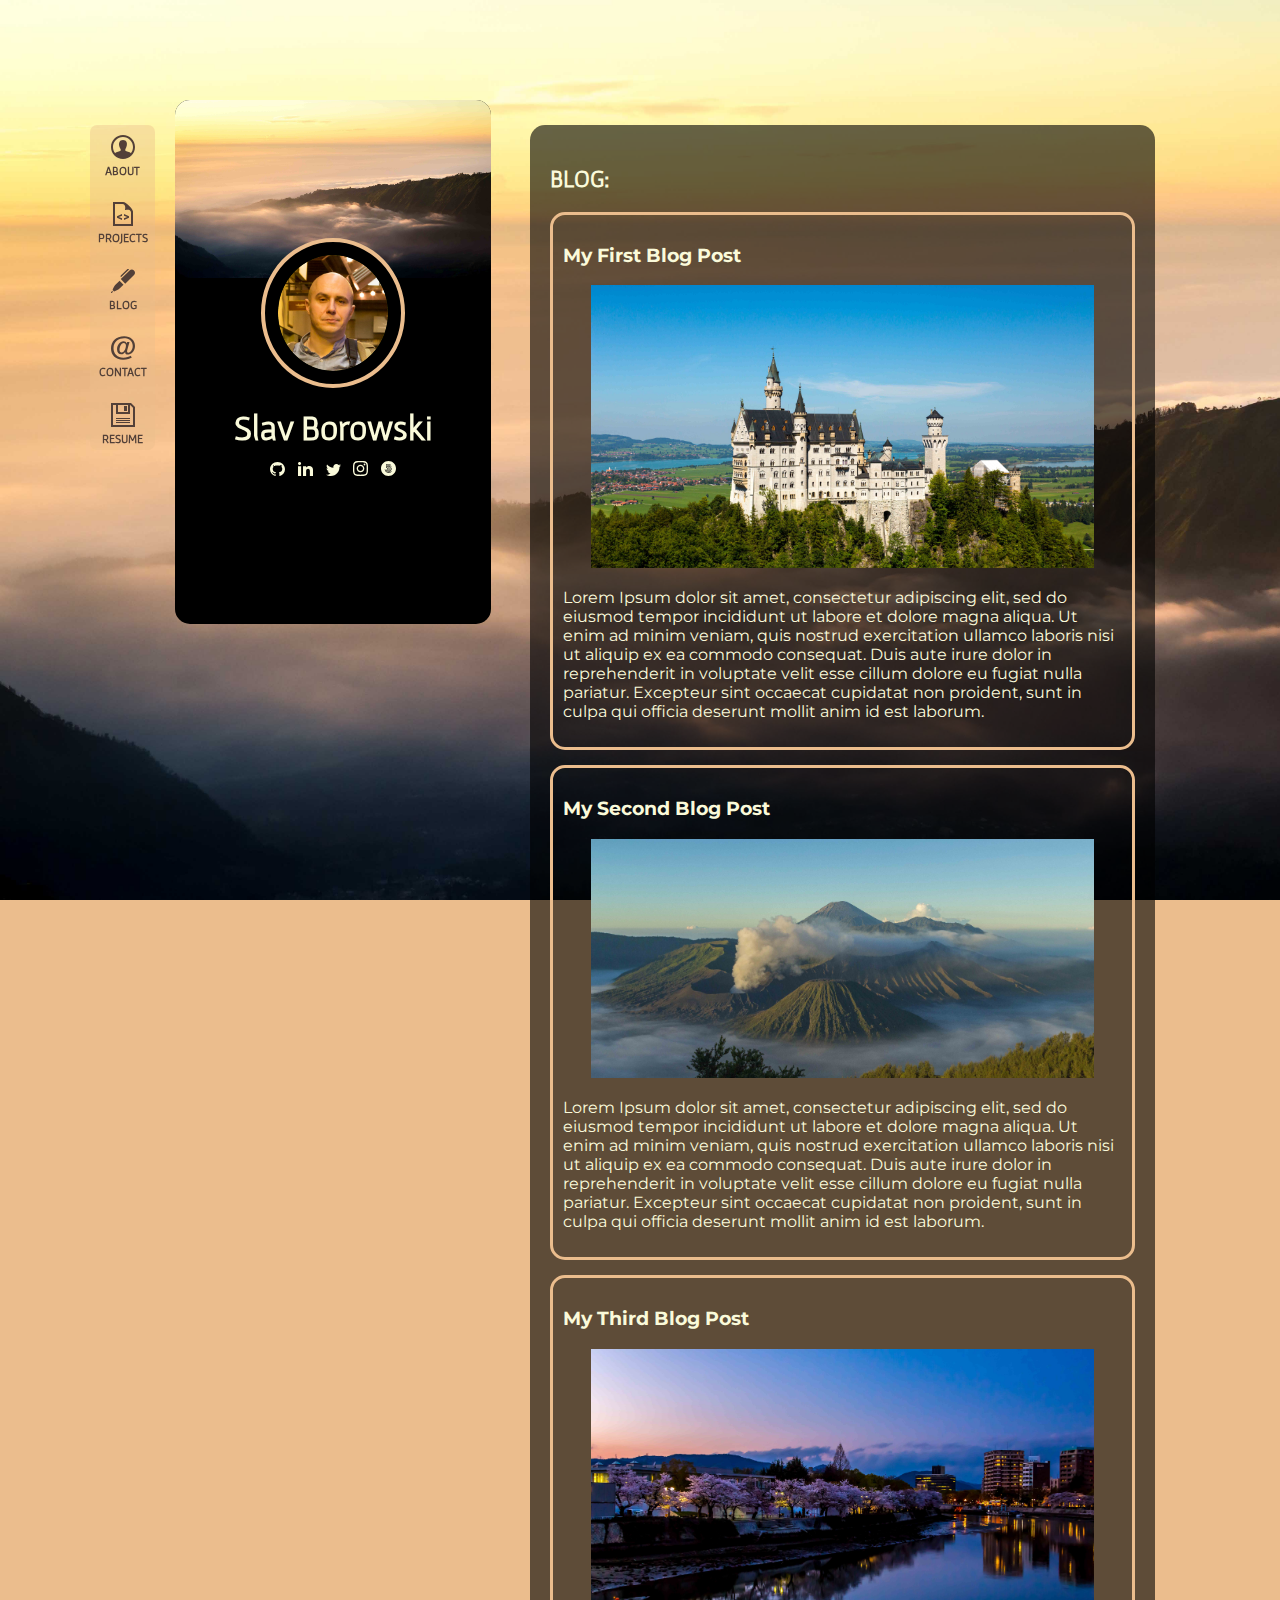
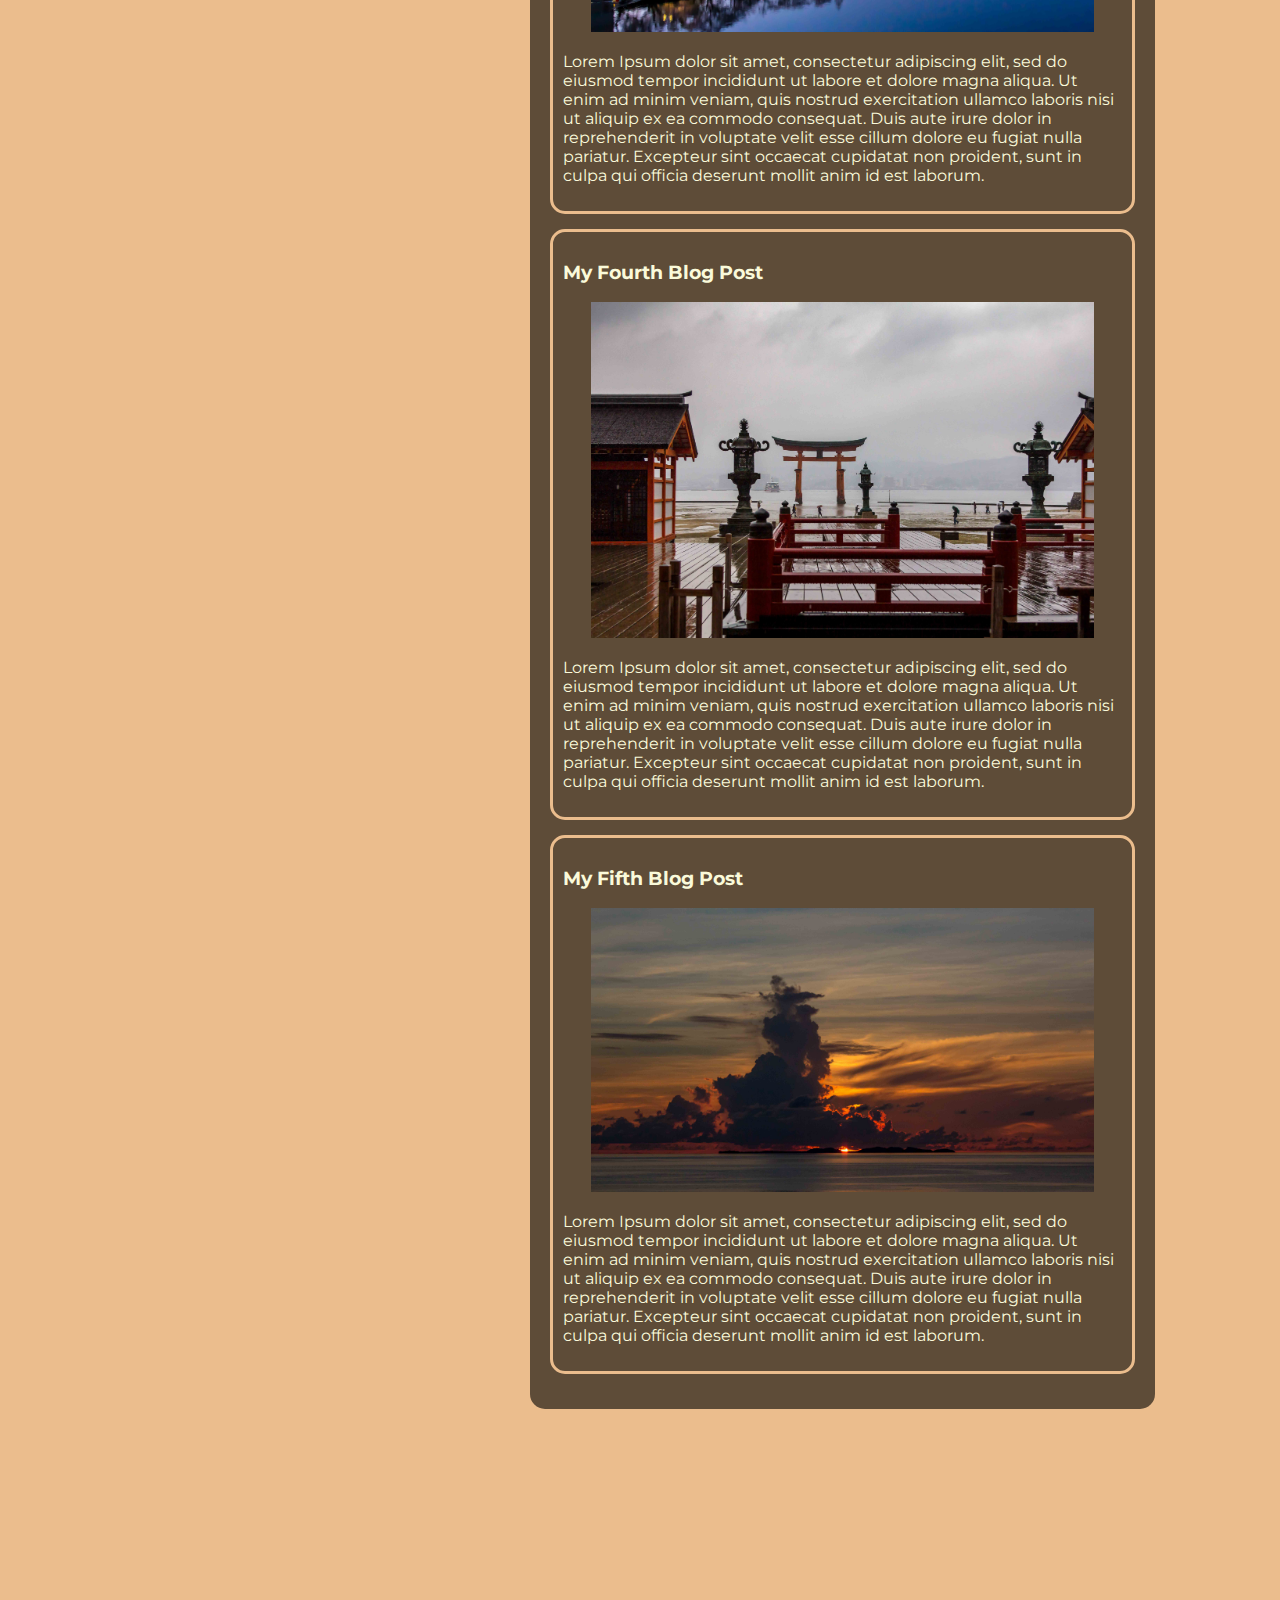
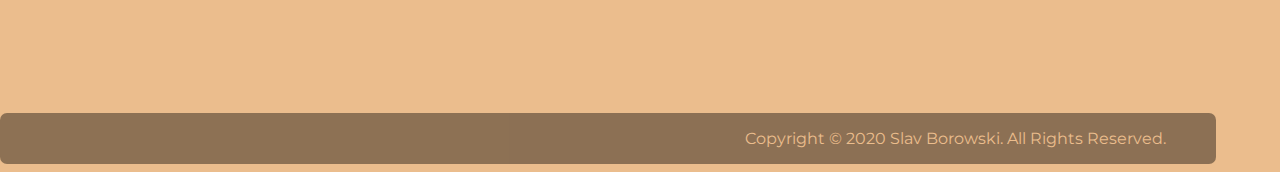
==== commit 09d83cc6: "Added comments and subresource integrity." ====
--- a/blog.html
+++ b/blog.html
@@ -5,7 +5,7 @@
   <meta charset=utf-8>
   <meta name="viewport" content="width=device-width, initial-scale=1.0">
   <title>Slav Borowski - Blog</title>  
-  <link rel="stylesheet" href="./styles/style.css">
+  <link rel="stylesheet" href="./styles/style.css" integrity="sha384-yBwZLwj9da8FqPqV8B/hBe/ElMVOPAKD7DVOvIBVbr0NHsZSDDnb3KzHAsz8PIVW">
   <link href="https://fonts.googleapis.com/css2?family=Gafata&family=Montserrat&display=swap" rel="stylesheet">
 </head>
 <!--End of Head-->
--- a/styles/style.css
+++ b/styles/style.css
@@ -2,7 +2,9 @@
 @import "./global.css";
 
 /* components */
-@import "./profile.css";
+@import "./navbar.css";
 @import "./form.css";
-@import "./blog.css";
-@import "./projects.css";+@import "./profilecard.css";
+
+/* screen sizes */
+@import "./mobile.css";